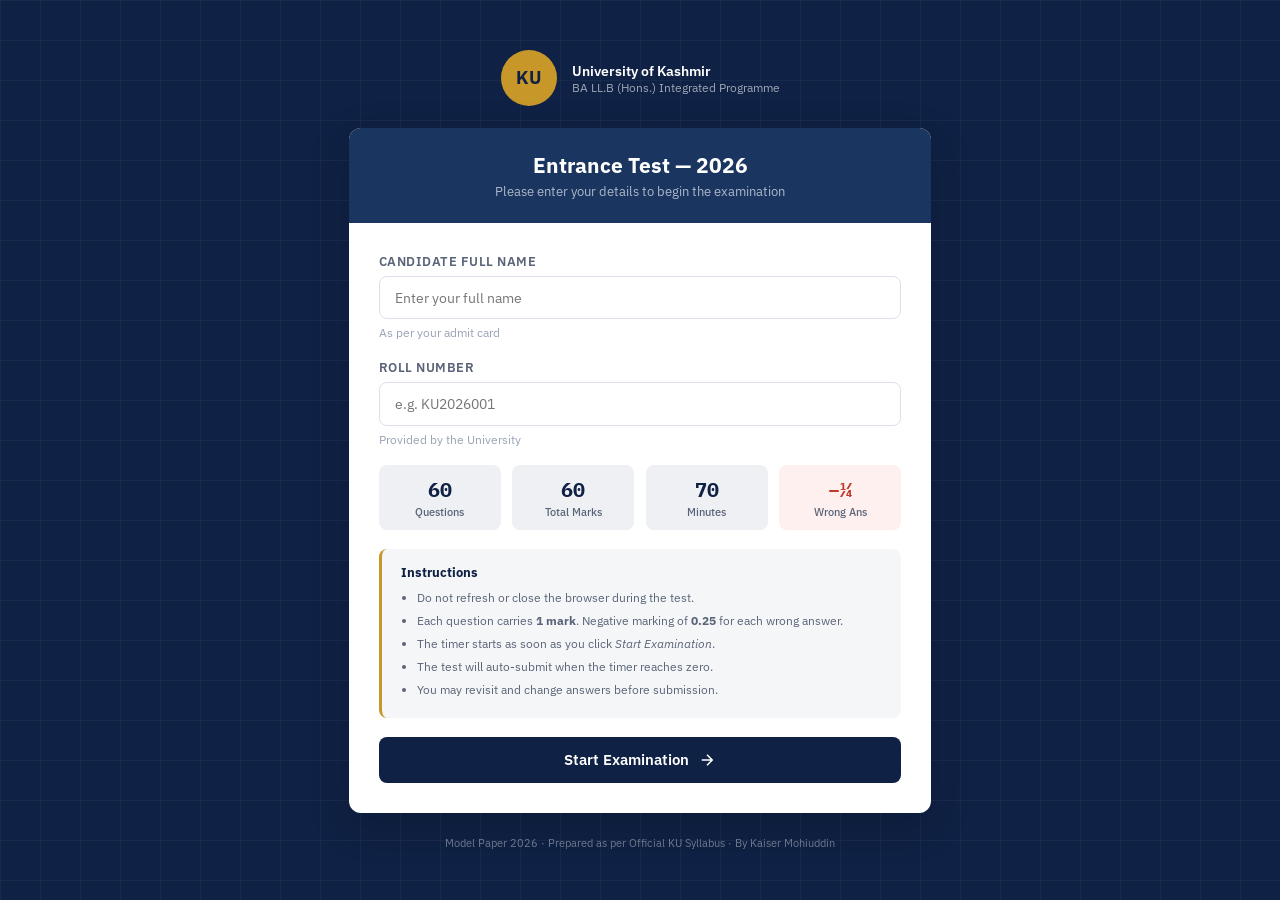
==== index.html @ 50564fd5 "first commit" ====
<!DOCTYPE html>
<html lang="en">
<head>
  <meta charset="UTF-8" />
  <meta name="viewport" content="width=device-width, initial-scale=1.0"/>
  <title>KU BA LL.B Entrance Test 2026</title>
  <link rel="stylesheet" href="style.css" />
  <link href="https://fonts.googleapis.com/css2?family=IBM+Plex+Sans:wght@300;400;500;600;700&family=IBM+Plex+Mono:wght@400;500&display=swap" rel="stylesheet"/>
</head>
<body>

<!-- ══════════════════════════════════════════
     REGISTRATION SCREEN
══════════════════════════════════════════ -->
<div id="registration-screen" class="screen active">
  <div class="reg-bg-grid"></div>
  <div class="reg-container">
    <div class="reg-logo">
      <div class="reg-emblem">KU</div>
      <div class="reg-logo-text">
        <span class="reg-uni">University of Kashmir</span>
        <span class="reg-prog">BA LL.B (Hons.) Integrated Programme</span>
      </div>
    </div>

    <div class="reg-card">
      <div class="reg-card-header">
        <h1>Entrance Test — 2026</h1>
        <p>Please enter your details to begin the examination</p>
      </div>

      <div class="reg-form">
        <div class="form-group">
          <label for="candidateName">Candidate Full Name</label>
          <input type="text" id="candidateName" placeholder="Enter your full name" autocomplete="off"/>
          <span class="field-hint">As per your admit card</span>
        </div>
        <div class="form-group">
          <label for="rollNumber">Roll Number</label>
          <input type="text" id="rollNumber" placeholder="e.g. KU2026001" autocomplete="off"/>
          <span class="field-hint">Provided by the University</span>
        </div>

        <div class="exam-info-grid">
          <div class="info-tile">
            <span class="info-num">60</span>
            <span class="info-lbl">Questions</span>
          </div>
          <div class="info-tile">
            <span class="info-num">60</span>
            <span class="info-lbl">Total Marks</span>
          </div>
          <div class="info-tile">
            <span class="info-num">70</span>
            <span class="info-lbl">Minutes</span>
          </div>
          <div class="info-tile warn">
            <span class="info-num">−¼</span>
            <span class="info-lbl">Wrong Ans</span>
          </div>
        </div>

        <div class="instructions-box">
          <h3>Instructions</h3>
          <ul>
            <li>Do not refresh or close the browser during the test.</li>
            <li>Each question carries <strong>1 mark</strong>. Negative marking of <strong>0.25</strong> for each wrong answer.</li>
            <li>The timer starts as soon as you click <em>Start Examination</em>.</li>
            <li>The test will auto-submit when the timer reaches zero.</li>
            <li>You may revisit and change answers before submission.</li>
          </ul>
        </div>

        <button class="btn-start" onclick="startExam()">
          <span>Start Examination</span>
          <svg viewBox="0 0 24 24" fill="none" stroke="currentColor" stroke-width="2"><path d="M5 12h14M12 5l7 7-7 7"/></svg>
        </button>
      </div>
    </div>

    <p class="reg-footer">Model Paper 2026 · Prepared as per Official KU Syllabus · By Kaiser Mohiuddin</p>
  </div>
</div>

<!-- ══════════════════════════════════════════
     EXAM SCREEN
══════════════════════════════════════════ -->
<div id="exam-screen" class="screen">

  <!-- HEADER -->
  <header class="exam-header">
    <div class="header-left">
      <div class="header-emblem">KU</div>
      <div class="header-info">
        <span class="header-exam-name">BA LL.B Entrance Test 2026</span>
        <span class="header-candidate" id="headerCandidate">—</span>
      </div>
    </div>
    <div class="header-center">
      <div class="timer-block" id="timerBlock">
        <svg viewBox="0 0 24 24" fill="none" stroke="currentColor" stroke-width="2"><circle cx="12" cy="12" r="10"/><polyline points="12 6 12 12 16 14"/></svg>
        <span id="timerDisplay">01:10:00</span>
      </div>
    </div>
    <div class="header-right">
      <span class="roll-badge" id="headerRoll">—</span>
      <button class="btn-submit-header" onclick="confirmSubmit()">Submit Test</button>
    </div>
  </header>

  <!-- BODY -->
  <div class="exam-body">

    <!-- MAIN QUESTION AREA -->
    <main class="question-area">
      <div class="q-meta">
        <div class="q-section-tag" id="qSectionTag">Section I — History</div>
        <div class="q-progress-text">
          Question <span id="qCurrentNum">1</span> of <span id="qTotalNum">60</span>
        </div>
      </div>

      <div class="q-card">
        <div class="q-number-badge" id="qNumberBadge">01</div>
        <div class="q-text" id="qText">Loading question...</div>

        <div class="options-grid" id="optionsGrid">
          <!-- Options injected by JS -->
        </div>
      </div>

      <div class="q-nav-bar">
        <button class="btn-nav btn-clear" onclick="clearResponse()">
          <svg viewBox="0 0 24 24" fill="none" stroke="currentColor" stroke-width="2"><polyline points="3 6 5 6 21 6"/><path d="M19 6l-1 14a2 2 0 0 1-2 2H8a2 2 0 0 1-2-2L5 6"/><path d="M10 11v6M14 11v6"/></svg>
          Clear
        </button>
        <div class="q-nav-center">
          <button class="btn-nav btn-prev" onclick="goQuestion(-1)">
            <svg viewBox="0 0 24 24" fill="none" stroke="currentColor" stroke-width="2"><path d="M19 12H5M12 19l-7-7 7-7"/></svg>
            Previous
          </button>
          <button class="btn-nav btn-savenext" onclick="saveAndNext()">
            Save &amp; Next
            <svg viewBox="0 0 24 24" fill="none" stroke="currentColor" stroke-width="2"><path d="M5 12h14M12 5l7 7-7 7"/></svg>
          </button>
        </div>
        <button class="btn-nav btn-next-plain" onclick="goQuestion(1)">
          Next
          <svg viewBox="0 0 24 24" fill="none" stroke="currentColor" stroke-width="2"><path d="M5 12h14M12 5l7 7-7 7"/></svg>
        </button>
      </div>
    </main>

    <!-- SIDEBAR -->
    <aside class="sidebar">
      <div class="sidebar-candidate">
        <div class="candidate-avatar" id="sidebarAvatar">A</div>
        <div class="candidate-details">
          <span class="candidate-name-side" id="sidebarName">—</span>
          <span class="candidate-roll-side" id="sidebarRoll">—</span>
        </div>
      </div>

      <div class="sidebar-legend">
        <div class="legend-item"><span class="legend-dot answered"></span>Answered</div>
        <div class="legend-item"><span class="legend-dot unanswered"></span>Not Answered</div>
        <div class="legend-item"><span class="legend-dot current"></span>Current</div>
      </div>

      <div class="sidebar-stats">
        <div class="stat-box"><span class="stat-val" id="statAnswered">0</span><span class="stat-lbl">Answered</span></div>
        <div class="stat-box"><span class="stat-val" id="statUnanswered">60</span><span class="stat-lbl">Not Answered</span></div>
      </div>

      <div class="palette-header">Question Palette</div>
      <div class="palette-grid" id="paletteGrid">
        <!-- Buttons injected by JS -->
      </div>

      <button class="btn-submit-sidebar" onclick="confirmSubmit()">
        Submit Test
      </button>
    </aside>

  </div>
</div>

<!-- ══════════════════════════════════════════
     SUBMITTED SCREEN
══════════════════════════════════════════ -->
<div id="submitted-screen" class="screen">
  <div class="submitted-container">
    <div class="submitted-icon">
      <svg viewBox="0 0 24 24" fill="none" stroke="currentColor" stroke-width="1.5"><path d="M22 11.08V12a10 10 0 1 1-5.93-9.14"/><polyline points="22 4 12 14.01 9 11.01"/></svg>
    </div>
    <h1>Test Submitted Successfully</h1>
    <p>Your responses have been recorded. Please wait for official results from the University of Kashmir.</p>
    <div class="submitted-meta">
      <div class="submitted-row"><span>Candidate</span><strong id="submittedName">—</strong></div>
      <div class="submitted-row"><span>Roll Number</span><strong id="submittedRoll">—</strong></div>
      <div class="submitted-row"><span>Submitted At</span><strong id="submittedTime">—</strong></div>
      <div class="submitted-row"><span>Questions Attempted</span><strong id="submittedAttempted">—</strong></div>
    </div>
    <p class="submitted-note">You may close this window. Results will be declared as per official schedule.</p>
  </div>
</div>

<!-- ══════════════════════════════════════════
     MODALS
══════════════════════════════════════════ -->
<div id="modal-overlay" class="modal-overlay" onclick="closeModal()">
  <div class="modal-box" onclick="event.stopPropagation()">
    <div class="modal-icon" id="modalIcon">⚠️</div>
    <h2 id="modalTitle">Confirm Submission</h2>
    <p id="modalMessage">Are you sure you want to submit the test?</p>
    <div class="modal-actions" id="modalActions">
      <button class="btn-modal-cancel" onclick="closeModal()">No, Go Back</button>
      <button class="btn-modal-confirm" onclick="submitExam()">Yes, Submit</button>
    </div>
  </div>
</div>

<div id="warning-overlay" class="modal-overlay">
  <div class="modal-box warning-box">
    <div class="modal-icon">⏳</div>
    <h2 id="warningTitle">Time Warning</h2>
    <p id="warningMessage">10 minutes remaining!</p>
    <button class="btn-modal-confirm" onclick="closeWarning()">Continue Exam</button>
  </div>
</div>

<script src="script.js"></script>
</body>
</html>
---- style.css ----
/* ═══════════════════════════════════════════════
   KU BA LL.B CBT — style.css
   Design: Clean Legal Exam Portal · Navy + White
═══════════════════════════════════════════════ */

*, *::before, *::after { box-sizing: border-box; margin: 0; padding: 0; }

:root {
  --navy:      #0f2144;
  --navy-mid:  #1a3560;
  --navy-lt:   #2a4a80;
  --gold:      #c8972a;
  --gold-lt:   #e8b84b;
  --white:     #ffffff;
  --off-white: #f5f6f8;
  --gray-100:  #eef0f4;
  --gray-200:  #dde1e9;
  --gray-400:  #9aa3b4;
  --gray-600:  #5a6478;
  --gray-800:  #2c3344;
  --green:     #1a8c5e;
  --green-lt:  #e8f7f1;
  --red:       #c0392b;
  --red-lt:    #fdf0ef;
  --amber:     #d97706;
  --amber-lt:  #fef3c7;
  --font:      'IBM Plex Sans', sans-serif;
  --mono:      'IBM Plex Mono', monospace;
  --radius:    8px;
  --shadow-sm: 0 1px 4px rgba(0,0,0,.08);
  --shadow-md: 0 4px 16px rgba(0,0,0,.12);
  --shadow-lg: 0 12px 40px rgba(0,0,0,.18);
}

html { font-size: 15px; }
body { font-family: var(--font); background: var(--off-white); color: var(--gray-800); min-height: 100vh; }

/* ── Screens ── */
.screen { display: none; }
.screen.active { display: block; }

/* ════════════════════════════════════════
   REGISTRATION SCREEN
════════════════════════════════════════ */
#registration-screen {
  min-height: 100vh;
  background: var(--navy);
  display: none;
  align-items: center;
  justify-content: center;
  position: relative;
  overflow: hidden;
}
#registration-screen.active { display: flex; }

.reg-bg-grid {
  position: absolute; inset: 0;
  background-image:
    linear-gradient(rgba(255,255,255,.04) 1px, transparent 1px),
    linear-gradient(90deg, rgba(255,255,255,.04) 1px, transparent 1px);
  background-size: 40px 40px;
  pointer-events: none;
}

.reg-container {
  position: relative; z-index: 1;
  width: 100%; max-width: 620px;
  padding: 2rem 1.25rem;
  display: flex; flex-direction: column; align-items: center; gap: 1.5rem;
}

/* Logo */
.reg-logo { display: flex; align-items: center; gap: 1rem; }
.reg-emblem {
  width: 56px; height: 56px; border-radius: 50%;
  background: var(--gold);
  display: flex; align-items: center; justify-content: center;
  font-weight: 700; font-size: 1.2rem; color: var(--navy);
  flex-shrink: 0;
}
.reg-logo-text { display: flex; flex-direction: column; }
.reg-uni { font-size: .95rem; font-weight: 600; color: var(--white); }
.reg-prog { font-size: .8rem; color: rgba(255,255,255,.6); }

/* Card */
.reg-card {
  background: var(--white);
  border-radius: 12px;
  box-shadow: var(--shadow-lg);
  overflow: hidden;
  width: 100%;
}
.reg-card-header {
  background: var(--navy-mid);
  padding: 1.5rem 2rem;
  text-align: center;
}
.reg-card-header h1 { color: var(--white); font-size: 1.4rem; font-weight: 700; }
.reg-card-header p { color: rgba(255,255,255,.65); font-size: .85rem; margin-top: .3rem; }

.reg-form { padding: 2rem; display: flex; flex-direction: column; gap: 1.25rem; }

/* Form Groups */
.form-group { display: flex; flex-direction: column; gap: .4rem; }
.form-group label { font-size: .85rem; font-weight: 600; color: var(--gray-600); text-transform: uppercase; letter-spacing: .04em; }
.form-group input {
  border: 1.5px solid var(--gray-200);
  border-radius: var(--radius);
  padding: .75rem 1rem;
  font-family: var(--font); font-size: .95rem; color: var(--gray-800);
  transition: border-color .2s, box-shadow .2s;
  outline: none;
}
.form-group input:focus { border-color: var(--navy-mid); box-shadow: 0 0 0 3px rgba(26,53,96,.12); }
.field-hint { font-size: .78rem; color: var(--gray-400); }

/* Exam info tiles */
.exam-info-grid {
  display: grid; grid-template-columns: repeat(4, 1fr); gap: .75rem;
}
.info-tile {
  background: var(--gray-100); border-radius: var(--radius);
  padding: .75rem .5rem; text-align: center;
  display: flex; flex-direction: column; align-items: center; gap: .2rem;
}
.info-tile.warn { background: var(--red-lt); }
.info-num { font-size: 1.3rem; font-weight: 700; color: var(--navy); font-family: var(--mono); }
.info-tile.warn .info-num { color: var(--red); }
.info-lbl { font-size: .72rem; color: var(--gray-600); font-weight: 500; }

/* Instructions */
.instructions-box {
  background: var(--off-white); border-radius: var(--radius);
  padding: 1rem 1.25rem; border-left: 3px solid var(--gold);
}
.instructions-box h3 { font-size: .85rem; font-weight: 700; color: var(--navy); margin-bottom: .5rem; }
.instructions-box ul { padding-left: 1.1rem; }
.instructions-box li { font-size: .82rem; color: var(--gray-600); margin-bottom: .3rem; line-height: 1.5; }

/* Start button */
.btn-start {
  background: var(--navy);
  color: var(--white);
  border: none; border-radius: var(--radius);
  padding: .9rem 1.5rem;
  font-family: var(--font); font-size: 1rem; font-weight: 600;
  cursor: pointer;
  display: flex; align-items: center; justify-content: center; gap: .6rem;
  transition: background .2s, transform .15s;
}
.btn-start svg { width: 18px; height: 18px; }
.btn-start:hover { background: var(--navy-lt); transform: translateY(-1px); }
.btn-start:active { transform: translateY(0); }

.reg-footer { font-size: .75rem; color: rgba(255,255,255,.4); text-align: center; }


/* ════════════════════════════════════════
   EXAM SCREEN
════════════════════════════════════════ */
#exam-screen {
  min-height: 100vh;
  display: none; flex-direction: column;
  background: var(--off-white);
}
#exam-screen.active { display: flex; }

/* HEADER */
.exam-header {
  background: var(--navy);
  padding: 0 1.5rem;
  height: 60px;
  display: flex; align-items: center; justify-content: space-between;
  gap: 1rem;
  position: sticky; top: 0; z-index: 100;
  box-shadow: 0 2px 10px rgba(0,0,0,.25);
}
.header-left { display: flex; align-items: center; gap: .75rem; flex: 1; min-width: 0; }
.header-emblem {
  width: 36px; height: 36px; border-radius: 50%;
  background: var(--gold); color: var(--navy);
  font-weight: 700; font-size: .85rem;
  display: flex; align-items: center; justify-content: center;
  flex-shrink: 0;
}
.header-info { display: flex; flex-direction: column; min-width: 0; }
.header-exam-name { font-size: .8rem; font-weight: 700; color: var(--white); white-space: nowrap; overflow: hidden; text-overflow: ellipsis; }
.header-candidate { font-size: .72rem; color: rgba(255,255,255,.6); white-space: nowrap; overflow: hidden; text-overflow: ellipsis; }

.header-center { flex-shrink: 0; }

.timer-block {
  display: flex; align-items: center; gap: .5rem;
  background: rgba(255,255,255,.1);
  border: 1px solid rgba(255,255,255,.2);
  border-radius: 6px;
  padding: .4rem .9rem;
  color: var(--white);
  transition: background .3s, border-color .3s;
}
.timer-block svg { width: 16px; height: 16px; flex-shrink: 0; }
#timerDisplay { font-family: var(--mono); font-size: 1.05rem; font-weight: 500; letter-spacing: .05em; }
.timer-block.warning { background: rgba(217,119,6,.25); border-color: var(--amber); color: var(--gold-lt); }
.timer-block.danger  { background: rgba(192,57,43,.3);  border-color: var(--red);   color: #ffb3ae; animation: pulse-timer 1s infinite; }

@keyframes pulse-timer { 0%,100%{opacity:1} 50%{opacity:.6} }

.header-right { display: flex; align-items: center; gap: .75rem; flex-shrink: 0; }
.roll-badge {
  font-family: var(--mono); font-size: .78rem; color: rgba(255,255,255,.7);
  background: rgba(255,255,255,.1); border-radius: 4px; padding: .25rem .6rem;
}
.btn-submit-header {
  background: var(--red); color: var(--white);
  border: none; border-radius: 6px;
  padding: .4rem .9rem;
  font-family: var(--font); font-size: .82rem; font-weight: 600;
  cursor: pointer; transition: background .2s;
}
.btn-submit-header:hover { background: #a93226; }

/* BODY LAYOUT */
.exam-body {
  flex: 1; display: flex; gap: 0; overflow: hidden;
  max-height: calc(100vh - 60px);
}

/* QUESTION AREA */
.question-area {
  flex: 1; display: flex; flex-direction: column;
  padding: 1.25rem 1.5rem;
  overflow-y: auto;
  gap: 1rem;
}
.question-area::-webkit-scrollbar { width: 6px; }
.question-area::-webkit-scrollbar-track { background: transparent; }
.question-area::-webkit-scrollbar-thumb { background: var(--gray-200); border-radius: 3px; }

/* Q meta */
.q-meta {
  display: flex; align-items: center; justify-content: space-between; flex-wrap: wrap; gap: .5rem;
}
.q-section-tag {
  background: var(--navy); color: var(--white);
  font-size: .75rem; font-weight: 600;
  padding: .3rem .75rem; border-radius: 20px;
  letter-spacing: .02em;
}
.q-progress-text { font-size: .82rem; color: var(--gray-600); font-weight: 500; }

/* Question Card */
.q-card {
  background: var(--white);
  border-radius: 10px;
  border: 1px solid var(--gray-200);
  padding: 1.75rem;
  box-shadow: var(--shadow-sm);
  flex: 1;
  position: relative;
}
.q-number-badge {
  position: absolute; top: -14px; left: 1.5rem;
  background: var(--navy); color: var(--white);
  font-family: var(--mono); font-size: .85rem; font-weight: 600;
  padding: .25rem .7rem; border-radius: 20px;
  border: 2px solid var(--off-white);
}
.q-text {
  font-size: 1rem; line-height: 1.65; color: var(--gray-800);
  font-weight: 500; margin-bottom: 1.5rem; padding-top: .3rem;
}

/* Options */
.options-grid {
  display: grid; grid-template-columns: 1fr 1fr; gap: .75rem;
}
.option-btn {
  display: flex; align-items: flex-start; gap: .75rem;
  background: var(--off-white);
  border: 2px solid var(--gray-200);
  border-radius: 8px;
  padding: .85rem 1rem;
  cursor: pointer; text-align: left;
  transition: border-color .2s, background .2s, transform .1s;
  font-family: var(--font); font-size: .9rem; color: var(--gray-800);
  line-height: 1.4;
}
.option-btn:hover:not(.selected) {
  border-color: var(--navy-lt);
  background: #edf2fb;
  transform: translateY(-1px);
}
.option-btn.selected {
  border-color: var(--navy);
  background: #e8edf8;
  color: var(--navy);
}
.option-btn.selected .opt-letter {
  background: var(--navy);
  color: var(--white);
}
.opt-letter {
  min-width: 28px; height: 28px;
  border-radius: 50%;
  background: var(--gray-200);
  color: var(--gray-600);
  font-weight: 700; font-size: .8rem;
  display: flex; align-items: center; justify-content: center;
  flex-shrink: 0;
  transition: background .2s, color .2s;
}
.opt-text { flex: 1; }

/* Navigation Bar */
.q-nav-bar {
  display: flex; align-items: center; justify-content: space-between;
  padding-top: .25rem;
  flex-wrap: wrap; gap: .5rem;
}
.q-nav-center { display: flex; align-items: center; gap: .5rem; }

.btn-nav {
  display: flex; align-items: center; gap: .4rem;
  border-radius: 6px;
  padding: .6rem 1.1rem;
  font-family: var(--font); font-size: .85rem; font-weight: 600;
  cursor: pointer; border: 2px solid transparent;
  transition: all .2s;
}
.btn-nav svg { width: 15px; height: 15px; flex-shrink: 0; }

.btn-prev {
  background: var(--white); color: var(--navy-mid);
  border-color: var(--gray-200);
}
.btn-prev:hover { border-color: var(--navy-mid); background: var(--off-white); }

.btn-savenext {
  background: var(--navy); color: var(--white);
}
.btn-savenext:hover { background: var(--navy-lt); }

.btn-next-plain {
  background: var(--white); color: var(--navy-mid);
  border-color: var(--gray-200);
}
.btn-next-plain:hover { border-color: var(--navy-mid); background: var(--off-white); }

.btn-clear {
  background: transparent; color: var(--gray-400);
  border-color: var(--gray-200);
}
.btn-clear:hover { color: var(--red); border-color: var(--red-lt); background: var(--red-lt); }


/* ════════════════════════════════════════
   SIDEBAR
════════════════════════════════════════ */
.sidebar {
  width: 260px; flex-shrink: 0;
  background: var(--white);
  border-left: 1px solid var(--gray-200);
  display: flex; flex-direction: column;
  overflow-y: auto;
  padding: 1rem;
  gap: .9rem;
}
.sidebar::-webkit-scrollbar { width: 4px; }
.sidebar::-webkit-scrollbar-thumb { background: var(--gray-200); border-radius: 2px; }

.sidebar-candidate {
  display: flex; align-items: center; gap: .75rem;
  padding: .75rem; background: var(--navy);
  border-radius: 8px;
}
.candidate-avatar {
  width: 40px; height: 40px; border-radius: 50%;
  background: var(--gold); color: var(--navy);
  font-weight: 700; font-size: 1rem;
  display: flex; align-items: center; justify-content: center;
  flex-shrink: 0;
}
.candidate-details { display: flex; flex-direction: column; min-width: 0; }
.candidate-name-side { font-size: .82rem; font-weight: 600; color: var(--white); white-space: nowrap; overflow: hidden; text-overflow: ellipsis; }
.candidate-roll-side { font-size: .72rem; color: rgba(255,255,255,.55); font-family: var(--mono); }

/* Legend */
.sidebar-legend { display: flex; align-items: center; gap: .6rem; flex-wrap: wrap; }
.legend-item { display: flex; align-items: center; gap: .35rem; font-size: .72rem; color: var(--gray-600); }
.legend-dot { width: 12px; height: 12px; border-radius: 3px; flex-shrink: 0; }
.legend-dot.answered { background: var(--navy); }
.legend-dot.unanswered { background: var(--gray-200); border: 1px solid var(--gray-400); }
.legend-dot.current { background: var(--gold); }

/* Stats */
.sidebar-stats { display: grid; grid-template-columns: 1fr 1fr; gap: .5rem; }
.stat-box {
  background: var(--gray-100); border-radius: 6px;
  padding: .6rem .5rem; text-align: center;
  display: flex; flex-direction: column; gap: .15rem;
}
.stat-val { font-family: var(--mono); font-size: 1.2rem; font-weight: 700; color: var(--navy); }
.stat-lbl { font-size: .68rem; color: var(--gray-600); font-weight: 500; }

/* Palette */
.palette-header {
  font-size: .72rem; font-weight: 700; color: var(--gray-600);
  text-transform: uppercase; letter-spacing: .06em;
}
.palette-grid {
  display: grid; grid-template-columns: repeat(5, 1fr); gap: 6px;
}
.palette-btn {
  width: 100%; aspect-ratio: 1;
  border-radius: 5px;
  border: 1.5px solid var(--gray-200);
  background: var(--off-white);
  font-family: var(--mono); font-size: .75rem; font-weight: 500;
  color: var(--gray-600);
  cursor: pointer; transition: all .15s;
}
.palette-btn:hover { border-color: var(--navy-lt); background: #edf2fb; }
.palette-btn.ans { background: var(--navy); border-color: var(--navy); color: var(--white); }
.palette-btn.curr { background: var(--gold); border-color: var(--gold); color: var(--navy); font-weight: 700; }

/* Submit sidebar */
.btn-submit-sidebar {
  background: var(--red); color: var(--white);
  border: none; border-radius: 6px;
  padding: .75rem 1rem;
  font-family: var(--font); font-size: .88rem; font-weight: 700;
  cursor: pointer; transition: background .2s;
  width: 100%; margin-top: auto;
}
.btn-submit-sidebar:hover { background: #a93226; }


/* ════════════════════════════════════════
   SUBMITTED SCREEN
════════════════════════════════════════ */
#submitted-screen {
  min-height: 100vh;
  background: var(--navy);
  display: none; align-items: center; justify-content: center;
}
#submitted-screen.active { display: flex; }

.submitted-container {
  background: var(--white);
  border-radius: 16px;
  box-shadow: var(--shadow-lg);
  padding: 3rem 2.5rem;
  max-width: 520px; width: calc(100% - 2rem);
  text-align: center;
  display: flex; flex-direction: column; align-items: center; gap: 1.25rem;
}
.submitted-icon svg {
  width: 72px; height: 72px;
  stroke: var(--green);
}
.submitted-container h1 { font-size: 1.5rem; color: var(--navy); }
.submitted-container > p { font-size: .9rem; color: var(--gray-600); line-height: 1.6; }

.submitted-meta {
  background: var(--gray-100); border-radius: 8px;
  padding: 1rem 1.5rem; width: 100%;
  display: flex; flex-direction: column; gap: .6rem;
}
.submitted-row {
  display: flex; justify-content: space-between; align-items: center;
  font-size: .85rem;
}
.submitted-row span { color: var(--gray-600); }
.submitted-row strong { color: var(--navy); font-weight: 700; }

.submitted-note {
  font-size: .78rem; color: var(--gray-400);
  border-top: 1px solid var(--gray-200);
  padding-top: 1rem; width: 100%;
}


/* ════════════════════════════════════════
   MODALS
════════════════════════════════════════ */
.modal-overlay {
  position: fixed; inset: 0; z-index: 1000;
  background: rgba(0,0,0,.5);
  display: none; align-items: center; justify-content: center;
  backdrop-filter: blur(2px);
}
.modal-overlay.active { display: flex; }

.modal-box {
  background: var(--white);
  border-radius: 12px;
  padding: 2rem;
  max-width: 400px; width: calc(100% - 2rem);
  box-shadow: var(--shadow-lg);
  text-align: center;
  display: flex; flex-direction: column; align-items: center; gap: .85rem;
  animation: modal-pop .2s ease;
}
@keyframes modal-pop { from{transform:scale(.9);opacity:0} to{transform:scale(1);opacity:1} }

.warning-box { border-top: 4px solid var(--amber); }

.modal-icon { font-size: 2rem; }
.modal-box h2 { font-size: 1.1rem; color: var(--navy); }
.modal-box p { font-size: .88rem; color: var(--gray-600); line-height: 1.55; }

.modal-actions { display: flex; gap: .75rem; width: 100%; margin-top: .25rem; }
.btn-modal-cancel {
  flex: 1; padding: .65rem; border-radius: 6px;
  border: 2px solid var(--gray-200); background: var(--white);
  font-family: var(--font); font-size: .88rem; font-weight: 600; color: var(--gray-600);
  cursor: pointer; transition: all .2s;
}
.btn-modal-cancel:hover { border-color: var(--gray-400); }

.btn-modal-confirm {
  flex: 1; padding: .65rem; border-radius: 6px;
  border: none; background: var(--navy);
  font-family: var(--font); font-size: .88rem; font-weight: 600; color: var(--white);
  cursor: pointer; transition: background .2s;
}
.btn-modal-confirm:hover { background: var(--navy-lt); }


/* ════════════════════════════════════════
   RESPONSIVE
════════════════════════════════════════ */
@media (max-width: 768px) {
  .exam-body { flex-direction: column-reverse; max-height: none; }
  .sidebar {
    width: 100%; border-left: none;
    border-bottom: 1px solid var(--gray-200);
    order: 2;
  }
  .question-area { order: 1; overflow-y: visible; }
  .options-grid { grid-template-columns: 1fr; }
  .exam-info-grid { grid-template-columns: repeat(2, 1fr); }
  .header-right .roll-badge { display: none; }
  .btn-submit-sidebar { display: none; }
  .palette-grid { grid-template-columns: repeat(6, 1fr); }
  .q-nav-bar { gap: .35rem; }
  .btn-nav { padding: .5rem .75rem; font-size: .8rem; }
  .btn-clear span, .btn-clear svg { }
}
@media (max-width: 480px) {
  .exam-header { padding: 0 .75rem; }
  .header-info .header-exam-name { font-size: .72rem; }
  #timerDisplay { font-size: .9rem; }
}
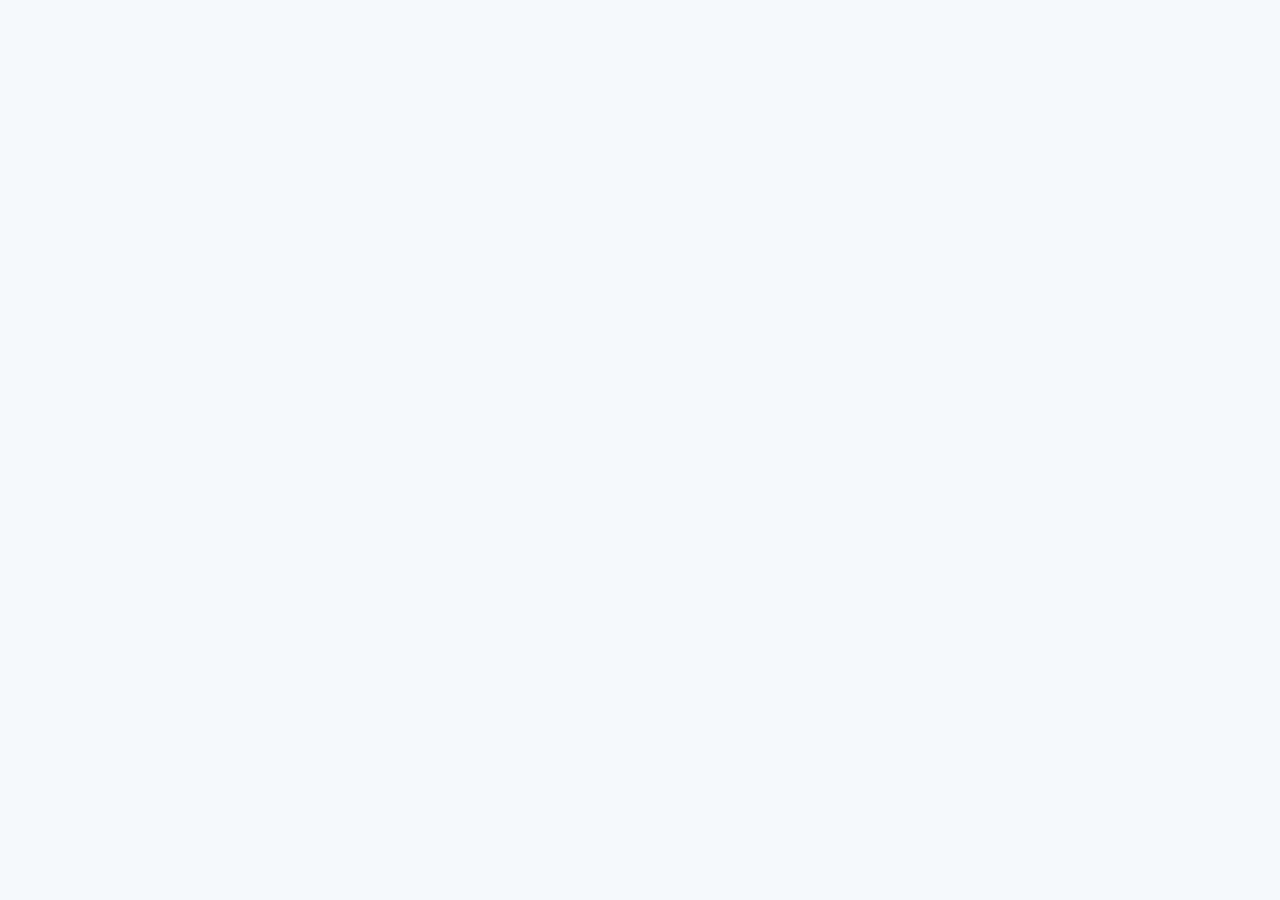
==== commit 5ee66b20: "locked paper before exam date and added results date" ====
--- a/index.html
+++ b/index.html
@@ -1,231 +1,518 @@
 <!DOCTYPE html>
 <html lang="en">
 <head>
-  <meta charset="UTF-8" />
-  <meta name="viewport" content="width=device-width, initial-scale=1.0"/>
-  <title>KU BA LL.B Entrance Test 2026</title>
-  <link rel="stylesheet" href="style.css" />
-  <link href="https://fonts.googleapis.com/css2?family=IBM+Plex+Sans:wght@300;400;500;600;700&family=IBM+Plex+Mono:wght@400;500&display=swap" rel="stylesheet"/>
+  <meta charset="UTF-8"/>
+  <meta name="viewport" content="width=device-width, initial-scale=1.0, viewport-fit=cover"/>
+  <meta name="theme-color" content="#0c1c3a"/>
+  <title>CBT Model Test Paper — BA LL.B 2026</title>
+  <link rel="stylesheet" href="style.css"/>
+  <link rel="preconnect" href="https://fonts.googleapis.com"/>
+  <link rel="preconnect" href="https://fonts.gstatic.com" crossorigin/>
+  <link href="https://fonts.googleapis.com/css2?family=Playfair+Display:wght@600;700&family=DM+Sans:opsz,wght@9..40,300;9..40,400;9..40,500;9..40,600;9..40,700&family=DM+Mono:wght@400;500&display=swap" rel="stylesheet"/>
 </head>
 <body>
 
-<!-- ══════════════════════════════════════════
-     REGISTRATION SCREEN
-══════════════════════════════════════════ -->
-<div id="registration-screen" class="screen active">
-  <div class="reg-bg-grid"></div>
-  <div class="reg-container">
-    <div class="reg-logo">
-      <div class="reg-emblem">KU</div>
-      <div class="reg-logo-text">
-        <span class="reg-uni">University of Kashmir</span>
-        <span class="reg-prog">BA LL.B (Hons.) Integrated Programme</span>
-      </div>
-    </div>
-
+<!-- ═══════════════════════════════════════════════
+     SCREEN 0-A  ·  BEFORE EXAM (not yet open)
+═══════════════════════════════════════════════ -->
+<div id="before-screen" class="screen">
+  <div class="gate-bg">
+    <div class="gate-orb orb1"></div>
+    <div class="gate-orb orb2"></div>
+    <div class="gate-orb orb3"></div>
+    <div class="gate-grid"></div>
+  </div>
+
+  <div class="gate-wrap">
+    <div class="gate-card">
+
+      <div class="gate-logo">
+        <div class="gate-seal">KU</div>
+        <div class="gate-title">
+          <span class="gate-uni">CBT Model Test</span>
+          <span class="gate-prog">Model Test Paper for BA LL.B</span>
+        </div>
+      </div>
+
+      <div class="gate-divider"></div>
+
+      <div class="gate-status gate-status-before">
+        <div class="gate-status-icon">
+          <svg viewBox="0 0 24 24" fill="none" stroke="currentColor" stroke-width="1.5">
+            <circle cx="12" cy="12" r="10"/>
+            <polyline points="12 6 12 12 16 14"/>
+          </svg>
+        </div>
+        <h1 class="gate-heading">Exam Not Yet Started</h1>
+        <p class="gate-sub">The examination window will open at:</p>
+        <p class="gate-datetime" id="scheduledDateTime">Loading…</p>
+      </div>
+
+      <div class="cnt-grid">
+        <div class="cnt-block">
+          <div class="cnt-num" id="cntDays">00</div>
+          <div class="cnt-lbl">Days</div>
+        </div>
+        <div class="cnt-colon">:</div>
+        <div class="cnt-block">
+          <div class="cnt-num" id="cntHours">00</div>
+          <div class="cnt-lbl">Hours</div>
+        </div>
+        <div class="cnt-colon">:</div>
+        <div class="cnt-block">
+          <div class="cnt-num" id="cntMins">00</div>
+          <div class="cnt-lbl">Minutes</div>
+        </div>
+        <div class="cnt-colon">:</div>
+        <div class="cnt-block">
+          <div class="cnt-num" id="cntSecs">00</div>
+          <div class="cnt-lbl">Seconds</div>
+        </div>
+      </div>
+
+      <div class="gate-info-row">
+        <div class="gate-info-item">
+          <svg viewBox="0 0 20 20" fill="currentColor"><path fill-rule="evenodd" d="M10 18a8 8 0 100-16 8 8 0 000 16zm1-12a1 1 0 10-2 0v4a1 1 0 00.293.707l2.828 2.829a1 1 0 101.415-1.415L11 9.586V6z" clip-rule="evenodd"/></svg>
+          Duration: 70 Minutes
+        </div>
+        <div class="gate-info-item">
+          <svg viewBox="0 0 20 20" fill="currentColor"><path d="M9 2a1 1 0 000 2h2a1 1 0 100-2H9z"/><path fill-rule="evenodd" d="M4 5a2 2 0 012-2 3 3 0 003 3h2a3 3 0 003-3 2 2 0 012 2v11a2 2 0 01-2 2H6a2 2 0 01-2-2V5zm3 4a1 1 0 000 2h.01a1 1 0 100-2H7zm3 0a1 1 0 000 2h3a1 1 0 100-2h-3zm-3 4a1 1 0 100 2h.01a1 1 0 100-2H7zm3 0a1 1 0 100 2h3a1 1 0 100-2h-3z" clip-rule="evenodd"/></svg>
+          60 Questions · 60 Marks
+        </div>
+        <div class="gate-info-item">
+          <svg viewBox="0 0 20 20" fill="currentColor"><path fill-rule="evenodd" d="M8.257 3.099c.765-1.36 2.722-1.36 3.486 0l5.58 9.92c.75 1.334-.213 2.98-1.742 2.98H4.42c-1.53 0-2.493-1.646-1.743-2.98l5.58-9.92zM11 13a1 1 0 11-2 0 1 1 0 012 0zm-1-8a1 1 0 00-1 1v3a1 1 0 002 0V6a1 1 0 00-1-1z" clip-rule="evenodd"/></svg>
+          Negative Marking: −0.25
+        </div>
+      </div>
+
+      <p class="gate-note">This page refreshes automatically when the exam opens. Please keep this tab open.</p>
+
+    </div>
+  </div>
+</div>
+
+<!-- ═══════════════════════════════════════════════
+     SCREEN 0-B  ·  AFTER EXAM (window closed)
+═══════════════════════════════════════════════ -->
+<div id="after-screen" class="screen">
+  <div class="gate-bg">
+    <div class="gate-orb orb1 orb-red"></div>
+    <div class="gate-orb orb2 orb-red"></div>
+    <div class="gate-grid"></div>
+  </div>
+
+  <div class="gate-wrap">
+    <div class="gate-card">
+
+      <div class="gate-logo">
+        <div class="gate-seal">KU</div>
+        <div class="gate-title">
+          <span class="gate-uni">CBT Model Test</span>
+          <span class="gate-prog">Model Test Paper for BA LL.B</span>
+        </div>
+      </div>
+
+      <div class="gate-divider"></div>
+
+      <div class="gate-status gate-status-after">
+        <div class="gate-status-icon gate-icon-closed">
+          <svg viewBox="0 0 24 24" fill="none" stroke="currentColor" stroke-width="1.5">
+            <path d="M12 22s8-4 8-10V5l-8-3-8 3v7c0 6 8 10 8 10z"/>
+            <line x1="15" y1="9" x2="9" y2="15"/>
+            <line x1="9" y1="9" x2="15" y2="15"/>
+          </svg>
+        </div>
+        <h1 class="gate-heading">Examination Closed</h1>
+        <p class="gate-sub">The examination window has ended. The last date &amp; time to attempt was:</p>
+        <p class="gate-datetime gate-datetime-red" id="closedDateTime">—</p>
+      </div>
+
+      <div class="gate-closed-box">
+        <svg viewBox="0 0 20 20" fill="currentColor"><path fill-rule="evenodd" d="M18 10a8 8 0 11-16 0 8 8 0 0116 0zm-7-4a1 1 0 11-2 0 1 1 0 012 0zM9 9a1 1 0 000 2v3a1 1 0 001 1h1a1 1 0 100-2v-3a1 1 0 00-1-1H9z" clip-rule="evenodd"/></svg>
+        <p>If you believe this is an error, please contact the test administrator. Results will be announced as per the official schedule.</p>
+      </div>
+
+    </div>
+  </div>
+</div>
+
+<!-- ═══════════════════════════════════════════════
+     SCREEN 1  ·  REGISTRATION
+═══════════════════════════════════════════════ -->
+<div id="reg-screen" class="screen">
+  <div class="reg-bg">
+    <div class="reg-orb reg-orb1"></div>
+    <div class="reg-orb reg-orb2"></div>
+    <div class="reg-grid"></div>
+  </div>
+
+  <div class="reg-wrap">
+
+    <!-- Masthead -->
+    <div class="reg-masthead">
+      <div class="reg-seal">KU</div>
+      <div class="reg-mtext">
+        <span class="reg-uni">CBT Model Test</span>
+        <span class="reg-prog">Model Test Paper for BA LL.B</span>
+      </div>
+    </div>
+
+    <!-- Card -->
     <div class="reg-card">
-      <div class="reg-card-header">
-        <h1>Entrance Test — 2026</h1>
-        <p>Please enter your details to begin the examination</p>
-      </div>
-
-      <div class="reg-form">
-        <div class="form-group">
-          <label for="candidateName">Candidate Full Name</label>
-          <input type="text" id="candidateName" placeholder="Enter your full name" autocomplete="off"/>
-          <span class="field-hint">As per your admit card</span>
-        </div>
-        <div class="form-group">
-          <label for="rollNumber">Roll Number</label>
-          <input type="text" id="rollNumber" placeholder="e.g. KU2026001" autocomplete="off"/>
-          <span class="field-hint">Provided by the University</span>
-        </div>
-
-        <div class="exam-info-grid">
-          <div class="info-tile">
-            <span class="info-num">60</span>
-            <span class="info-lbl">Questions</span>
-          </div>
-          <div class="info-tile">
-            <span class="info-num">60</span>
-            <span class="info-lbl">Total Marks</span>
-          </div>
-          <div class="info-tile">
-            <span class="info-num">70</span>
-            <span class="info-lbl">Minutes</span>
-          </div>
-          <div class="info-tile warn">
-            <span class="info-num">−¼</span>
-            <span class="info-lbl">Wrong Ans</span>
-          </div>
-        </div>
-
-        <div class="instructions-box">
-          <h3>Instructions</h3>
-          <ul>
-            <li>Do not refresh or close the browser during the test.</li>
-            <li>Each question carries <strong>1 mark</strong>. Negative marking of <strong>0.25</strong> for each wrong answer.</li>
-            <li>The timer starts as soon as you click <em>Start Examination</em>.</li>
-            <li>The test will auto-submit when the timer reaches zero.</li>
-            <li>You may revisit and change answers before submission.</li>
-          </ul>
-        </div>
-
-        <button class="btn-start" onclick="startExam()">
+
+      <!-- Banner -->
+      <div class="reg-banner">
+        <div class="reg-banner-left">
+          <div class="reg-banner-year">2026</div>
+          <div>
+            <h1 class="reg-banner-title">Model Test Paper</h1>
+            <p class="reg-banner-sub">Computer-Based Test · BA LL.B</p>
+          </div>
+        </div>
+        <div class="reg-banner-deco" aria-hidden="true">
+          <svg viewBox="0 0 100 100" fill="none">
+            <circle cx="50" cy="50" r="45" stroke="rgba(255,255,255,0.08)" stroke-width="1.5"/>
+            <circle cx="50" cy="50" r="30" stroke="rgba(255,255,255,0.06)" stroke-width="1"/>
+            <circle cx="50" cy="50" r="15" stroke="rgba(255,255,255,0.1)" stroke-width="1.5"/>
+            <path d="M50 25v25l15 10" stroke="rgba(255,255,255,0.25)" stroke-width="2.5" stroke-linecap="round" stroke-linejoin="round"/>
+          </svg>
+        </div>
+      </div>
+
+      <div class="reg-body">
+
+        <!-- Exam stats -->
+        <div class="reg-stats">
+          <div class="rstat">
+            <div class="rstat-icon rstat-blue">
+              <svg viewBox="0 0 20 20" fill="currentColor"><path d="M9 2a1 1 0 000 2h2a1 1 0 100-2H9z"/><path fill-rule="evenodd" d="M4 5a2 2 0 012-2 3 3 0 003 3h2a3 3 0 003-3 2 2 0 012 2v11a2 2 0 01-2 2H6a2 2 0 01-2-2V5zm3 4a1 1 0 000 2h.01a1 1 0 100-2H7zm3 0a1 1 0 000 2h3a1 1 0 100-2h-3zm-3 4a1 1 0 100 2h.01a1 1 0 100-2H7zm3 0a1 1 0 100 2h3a1 1 0 100-2h-3z" clip-rule="evenodd"/></svg>
+            </div>
+            <div class="rstat-val">60</div>
+            <div class="rstat-lbl">Questions</div>
+          </div>
+          <div class="rstat">
+            <div class="rstat-icon rstat-green">
+              <svg viewBox="0 0 20 20" fill="currentColor"><path d="M9.049 2.927c.3-.921 1.603-.921 1.902 0l1.07 3.292a1 1 0 00.95.69h3.462c.969 0 1.371 1.24.588 1.81l-2.8 2.034a1 1 0 00-.364 1.118l1.07 3.292c.3.921-.755 1.688-1.54 1.118l-2.8-2.034a1 1 0 00-1.175 0l-2.8 2.034c-.784.57-1.838-.197-1.539-1.118l1.07-3.292a1 1 0 00-.364-1.118L2.98 8.72c-.783-.57-.38-1.81.588-1.81h3.461a1 1 0 00.951-.69l1.07-3.292z"/></svg>
+            </div>
+            <div class="rstat-val">60</div>
+            <div class="rstat-lbl">Total Marks</div>
+          </div>
+          <div class="rstat">
+            <div class="rstat-icon rstat-amber">
+              <svg viewBox="0 0 20 20" fill="currentColor"><path fill-rule="evenodd" d="M10 18a8 8 0 100-16 8 8 0 000 16zm1-12a1 1 0 10-2 0v4a1 1 0 00.293.707l2.828 2.829a1 1 0 101.415-1.415L11 9.586V6z" clip-rule="evenodd"/></svg>
+            </div>
+            <div class="rstat-val">70</div>
+            <div class="rstat-lbl">Minutes</div>
+          </div>
+          <div class="rstat">
+            <div class="rstat-icon rstat-red">
+              <svg viewBox="0 0 20 20" fill="currentColor"><path fill-rule="evenodd" d="M8.257 3.099c.765-1.36 2.722-1.36 3.486 0l5.58 9.92c.75 1.334-.213 2.98-1.742 2.98H4.42c-1.53 0-2.493-1.646-1.743-2.98l5.58-9.92zM11 13a1 1 0 11-2 0 1 1 0 012 0zm-1-8a1 1 0 00-1 1v3a1 1 0 002 0V6a1 1 0 00-1-1z" clip-rule="evenodd"/></svg>
+            </div>
+            <div class="rstat-val">−¼</div>
+            <div class="rstat-lbl">Per Wrong</div>
+          </div>
+        </div>
+
+        <!-- Form -->
+        <div class="reg-form">
+          <div class="reg-form-row">
+            <div class="field-group">
+              <label class="field-label" for="candidateName">
+                <svg viewBox="0 0 16 16" fill="currentColor"><path d="M8 8a3 3 0 100-6 3 3 0 000 6zm2-3a2 2 0 11-4 0 2 2 0 014 0zm4 8c0 1-1 1-1 1H3s-1 0-1-1 1-4 6-4 6 3 6 4zm-1-.004c-.001-.246-.154-.986-.832-1.664C11.516 10.68 10.289 10 8 10c-2.29 0-3.516.68-4.168 1.332-.678.678-.83 1.418-.832 1.664h10z"/></svg>
+                Candidate Full Name
+              </label>
+              <input class="field-input" type="text" id="candidateName"
+                     placeholder="As printed on your admit card"
+                     autocomplete="off" spellcheck="false"/>
+              <span class="field-hint">Enter name exactly as on your Admit Card</span>
+            </div>
+            <div class="field-group">
+              <label class="field-label" for="rollNumber">
+                <svg viewBox="0 0 16 16" fill="currentColor"><path d="M5 3a2 2 0 012-2h2a2 2 0 012 2v.05a.5.5 0 01-.5.5h-3a.5.5 0 01-.5-.5V3zM3 5a1 1 0 00-1 1v8a1 1 0 001 1h10a1 1 0 001-1V6a1 1 0 00-1-1H3zm1 3h8v1H4V8zm0 3h5v1H4v-1z"/></svg>
+                Roll Number
+              </label>
+              <input class="field-input" type="text" id="rollNumber"
+                     placeholder="e.g. KU2026001"
+                     autocomplete="off" spellcheck="false"/>
+              <span class="field-hint">As provided in your Hall Ticket</span>
+            </div>
+          </div>
+        </div>
+
+        <!-- Instructions -->
+        <div class="inst-panel">
+          <div class="inst-header">
+            <svg viewBox="0 0 20 20" fill="currentColor"><path fill-rule="evenodd" d="M18 10a8 8 0 11-16 0 8 8 0 0116 0zm-7-4a1 1 0 11-2 0 1 1 0 012 0zM9 9a1 1 0 000 2v3a1 1 0 001 1h1a1 1 0 100-2v-3a1 1 0 00-1-1H9z" clip-rule="evenodd"/></svg>
+            Important Instructions — Read Carefully
+          </div>
+          <ol class="inst-list">
+            <li>Do <strong>not</strong> refresh, close, or navigate away from this tab during the test. Doing so may result in loss of answers.</li>
+            <li>Each correct answer carries <strong>+1 mark</strong>. Each wrong answer carries <strong>−0.25 marks</strong>. Unanswered questions carry no marks.</li>
+            <li>The countdown timer begins immediately upon clicking <strong>Start Examination</strong> and cannot be paused.</li>
+            <li>The test will <strong>auto-submit</strong> when the timer reaches zero, saving all answers marked up to that point.</li>
+            <li>You may freely navigate between questions and change your answers at any time before submission.</li>
+            <li>There are <strong>15 Sections</strong> of 4 questions each as per the official BA LL.B syllabus.</li>
+            <li>Ensure a stable internet connection before starting. Responses are saved to the server only on final submission.</li>
+          </ol>
+        </div>
+
+        <!-- Agreement -->
+        <div class="reg-agree">
+          <label class="agree-label">
+            <input type="checkbox" id="agreeCheck"/>
+            <span class="agree-box">
+              <svg viewBox="0 0 12 12" fill="none" stroke="currentColor" stroke-width="2"><polyline points="2 6 5 9 10 3"/></svg>
+            </span>
+            <span class="agree-text">I have read and understood all instructions and I agree to abide by the examination rules and regulations.</span>
+          </label>
+        </div>
+
+        <button class="btn-start" id="btnStart" onclick="startExam()" disabled>
           <span>Start Examination</span>
-          <svg viewBox="0 0 24 24" fill="none" stroke="currentColor" stroke-width="2"><path d="M5 12h14M12 5l7 7-7 7"/></svg>
+          <svg viewBox="0 0 20 20" fill="currentColor"><path fill-rule="evenodd" d="M10.293 3.293a1 1 0 011.414 0l6 6a1 1 0 010 1.414l-6 6a1 1 0 01-1.414-1.414L14.586 11H3a1 1 0 110-2h11.586l-4.293-4.293a1 1 0 010-1.414z" clip-rule="evenodd"/></svg>
         </button>
-      </div>
-    </div>
-
-    <p class="reg-footer">Model Paper 2026 · Prepared as per Official KU Syllabus · By Kaiser Mohiuddin</p>
-  </div>
-</div>
-
-<!-- ══════════════════════════════════════════
-     EXAM SCREEN
-══════════════════════════════════════════ -->
+
+      </div><!-- /.reg-body -->
+    </div><!-- /.reg-card -->
+
+    <div class="reg-footer">
+      <span>Model Paper 2026</span><span class="rdot">·</span>
+      <span>Official KU Syllabus &amp; Pattern</span><span class="rdot">·</span>
+      <span>Prepared by Kaiser Mohiuddin</span>
+    </div>
+
+  </div><!-- /.reg-wrap -->
+</div><!-- /#reg-screen -->
+
+<!-- ═══════════════════════════════════════════════
+     SCREEN 2  ·  EXAMINATION
+═══════════════════════════════════════════════ -->
 <div id="exam-screen" class="screen">
 
-  <!-- HEADER -->
-  <header class="exam-header">
-    <div class="header-left">
-      <div class="header-emblem">KU</div>
-      <div class="header-info">
-        <span class="header-exam-name">BA LL.B Entrance Test 2026</span>
-        <span class="header-candidate" id="headerCandidate">—</span>
-      </div>
-    </div>
-    <div class="header-center">
-      <div class="timer-block" id="timerBlock">
-        <svg viewBox="0 0 24 24" fill="none" stroke="currentColor" stroke-width="2"><circle cx="12" cy="12" r="10"/><polyline points="12 6 12 12 16 14"/></svg>
+  <!-- TOP BAR -->
+  <header class="topbar" role="banner">
+    <div class="tb-left">
+      <div class="tb-seal">KU</div>
+      <div class="tb-info">
+        <span class="tb-exam">CBT Model Test Paper — BA LL.B 2026</span>
+        <span class="tb-name" id="hdrName">—</span>
+      </div>
+    </div>
+
+    <div class="tb-center">
+      <div class="timer-pill" id="timerPill">
+        <svg class="t-icon" viewBox="0 0 20 20" fill="currentColor">
+          <path fill-rule="evenodd" d="M10 18a8 8 0 100-16 8 8 0 000 16zm1-12a1 1 0 10-2 0v4a1 1 0 00.293.707l2.828 2.829a1 1 0 101.415-1.415L11 9.586V6z" clip-rule="evenodd"/>
+        </svg>
         <span id="timerDisplay">01:10:00</span>
       </div>
     </div>
-    <div class="header-right">
-      <span class="roll-badge" id="headerRoll">—</span>
-      <button class="btn-submit-header" onclick="confirmSubmit()">Submit Test</button>
+
+    <div class="tb-right">
+      <span class="tb-roll" id="hdrRoll">—</span>
+      <button class="tb-btn-submit" onclick="confirmSubmit()">
+        <svg viewBox="0 0 16 16" fill="currentColor"><path d="M10.97 4.97a.75.75 0 011.07 1.05l-3.99 4.99a.75.75 0 01-1.08.02L4.324 8.384a.75.75 0 111.06-1.06l2.094 2.093 3.473-4.425a.267.267 0 01.02-.022z"/></svg>
+        Submit
+      </button>
+      <button class="tb-btn-palette" id="paletteToggleBtn" onclick="toggleMobileSidebar()" aria-label="Toggle question palette">
+        <svg viewBox="0 0 20 20" fill="currentColor"><path d="M5 3a2 2 0 00-2 2v2a2 2 0 002 2h2a2 2 0 002-2V5a2 2 0 00-2-2H5zM5 11a2 2 0 00-2 2v2a2 2 0 002 2h2a2 2 0 002-2v-2a2 2 0 00-2-2H5zM11 5a2 2 0 012-2h2a2 2 0 012 2v2a2 2 0 01-2 2h-2a2 2 0 01-2-2V5zM14 11a1 1 0 011 1v1h1a1 1 0 110 2h-1v1a1 1 0 11-2 0v-1h-1a1 1 0 110-2h1v-1a1 1 0 011-1z"/></svg>
+        <span>Palette</span>
+      </button>
     </div>
   </header>
 
-  <!-- BODY -->
-  <div class="exam-body">
-
-    <!-- MAIN QUESTION AREA -->
-    <main class="question-area">
-      <div class="q-meta">
-        <div class="q-section-tag" id="qSectionTag">Section I — History</div>
-        <div class="q-progress-text">
-          Question <span id="qCurrentNum">1</span> of <span id="qTotalNum">60</span>
-        </div>
-      </div>
-
+  <!-- LAYOUT -->
+  <div class="exam-layout">
+
+    <!-- QUESTION AREA -->
+    <main class="qarea" role="main">
+
+      <!-- Meta row -->
+      <div class="q-metarow">
+        <div class="q-secbadge" id="qSection">Section I — History</div>
+        <div class="q-counter">
+          Question <strong id="qNum">1</strong> of <strong id="qTotal">60</strong>
+        </div>
+      </div>
+
+      <!-- Progress bar -->
+      <div class="q-progress">
+        <div class="q-progress-bar" id="progressFill" style="width:1.67%"></div>
+      </div>
+
+      <!-- Question card -->
       <div class="q-card">
-        <div class="q-number-badge" id="qNumberBadge">01</div>
-        <div class="q-text" id="qText">Loading question...</div>
-
-        <div class="options-grid" id="optionsGrid">
-          <!-- Options injected by JS -->
-        </div>
-      </div>
-
-      <div class="q-nav-bar">
-        <button class="btn-nav btn-clear" onclick="clearResponse()">
-          <svg viewBox="0 0 24 24" fill="none" stroke="currentColor" stroke-width="2"><polyline points="3 6 5 6 21 6"/><path d="M19 6l-1 14a2 2 0 0 1-2 2H8a2 2 0 0 1-2-2L5 6"/><path d="M10 11v6M14 11v6"/></svg>
-          Clear
-        </button>
-        <div class="q-nav-center">
-          <button class="btn-nav btn-prev" onclick="goQuestion(-1)">
-            <svg viewBox="0 0 24 24" fill="none" stroke="currentColor" stroke-width="2"><path d="M19 12H5M12 19l-7-7 7-7"/></svg>
+        <div class="q-num-tag" id="qBadge">01</div>
+        <div class="q-text" id="qText">Loading question…</div>
+        <div class="q-options" id="optionsList"></div>
+      </div>
+
+      <!-- Navigation -->
+      <div class="q-navrow">
+        <div class="qnav-left">
+          <button class="qnav-btn qnav-prev" onclick="goQuestion(-1)">
+            <svg viewBox="0 0 20 20" fill="currentColor"><path fill-rule="evenodd" d="M9.707 16.707a1 1 0 01-1.414 0l-6-6a1 1 0 010-1.414l6-6a1 1 0 011.414 1.414L5.414 9H17a1 1 0 110 2H5.414l4.293 4.293a1 1 0 010 1.414z" clip-rule="evenodd"/></svg>
             Previous
           </button>
-          <button class="btn-nav btn-savenext" onclick="saveAndNext()">
+          <button class="qnav-btn qnav-clear" onclick="clearResponse()">
+            <svg viewBox="0 0 20 20" fill="currentColor"><path fill-rule="evenodd" d="M9 2a1 1 0 00-.894.553L7.382 4H4a1 1 0 000 2v10a2 2 0 002 2h8a2 2 0 002-2V6a1 1 0 100-2h-3.382l-.724-1.447A1 1 0 0011 2H9zM7 8a1 1 0 012 0v6a1 1 0 11-2 0V8zm5-1a1 1 0 00-1 1v6a1 1 0 102 0V8a1 1 0 00-1-1z" clip-rule="evenodd"/></svg>
+            Clear
+          </button>
+        </div>
+        <div class="qnav-right">
+          <button class="qnav-btn qnav-save" onclick="saveAndNext()">
             Save &amp; Next
-            <svg viewBox="0 0 24 24" fill="none" stroke="currentColor" stroke-width="2"><path d="M5 12h14M12 5l7 7-7 7"/></svg>
+            <svg viewBox="0 0 20 20" fill="currentColor"><path fill-rule="evenodd" d="M10.293 3.293a1 1 0 011.414 0l6 6a1 1 0 010 1.414l-6 6a1 1 0 01-1.414-1.414L14.586 11H3a1 1 0 110-2h11.586l-4.293-4.293a1 1 0 010-1.414z" clip-rule="evenodd"/></svg>
           </button>
         </div>
-        <button class="btn-nav btn-next-plain" onclick="goQuestion(1)">
-          Next
-          <svg viewBox="0 0 24 24" fill="none" stroke="currentColor" stroke-width="2"><path d="M5 12h14M12 5l7 7-7 7"/></svg>
+      </div>
+
+    </main><!-- /.qarea -->
+
+    <!-- SIDEBAR -->
+    <aside class="sidebar" id="sidebar" aria-label="Question palette">
+      <div class="sb-inner">
+
+        <!-- Mobile close -->
+        <button class="sb-close" onclick="toggleMobileSidebar()" aria-label="Close palette">
+          <svg viewBox="0 0 20 20" fill="currentColor"><path fill-rule="evenodd" d="M4.293 4.293a1 1 0 011.414 0L10 8.586l4.293-4.293a1 1 0 111.414 1.414L11.414 10l4.293 4.293a1 1 0 01-1.414 1.414L10 11.414l-4.293 4.293a1 1 0 01-1.414-1.414L8.586 10 4.293 5.707a1 1 0 010-1.414z" clip-rule="evenodd"/></svg>
         </button>
-      </div>
-    </main>
-
-    <!-- SIDEBAR -->
-    <aside class="sidebar">
-      <div class="sidebar-candidate">
-        <div class="candidate-avatar" id="sidebarAvatar">A</div>
-        <div class="candidate-details">
-          <span class="candidate-name-side" id="sidebarName">—</span>
-          <span class="candidate-roll-side" id="sidebarRoll">—</span>
-        </div>
-      </div>
-
-      <div class="sidebar-legend">
-        <div class="legend-item"><span class="legend-dot answered"></span>Answered</div>
-        <div class="legend-item"><span class="legend-dot unanswered"></span>Not Answered</div>
-        <div class="legend-item"><span class="legend-dot current"></span>Current</div>
-      </div>
-
-      <div class="sidebar-stats">
-        <div class="stat-box"><span class="stat-val" id="statAnswered">0</span><span class="stat-lbl">Answered</span></div>
-        <div class="stat-box"><span class="stat-val" id="statUnanswered">60</span><span class="stat-lbl">Not Answered</span></div>
-      </div>
-
-      <div class="palette-header">Question Palette</div>
-      <div class="palette-grid" id="paletteGrid">
-        <!-- Buttons injected by JS -->
-      </div>
-
-      <button class="btn-submit-sidebar" onclick="confirmSubmit()">
-        Submit Test
-      </button>
-    </aside>
+
+        <!-- Candidate info -->
+        <div class="sb-cand">
+          <div class="sb-avatar" id="sbAvatar">A</div>
+          <div class="sb-cinfo">
+            <span class="sb-cname" id="sbName">—</span>
+            <span class="sb-croll" id="sbRoll">—</span>
+          </div>
+        </div>
+
+        <!-- Stats -->
+        <div class="sb-stats">
+          <div class="sb-stat">
+            <div class="sb-stat-dot sb-dot-ans"></div>
+            <span class="sb-stat-num" id="statAns">0</span>
+            <span class="sb-stat-lbl">Answered</span>
+          </div>
+          <div class="sb-stat">
+            <div class="sb-stat-dot sb-dot-unans"></div>
+            <span class="sb-stat-num" id="statUnans">60</span>
+            <span class="sb-stat-lbl">Not Answered</span>
+          </div>
+          <div class="sb-stat">
+            <div class="sb-stat-dot sb-dot-curr"></div>
+            <span class="sb-stat-num" id="statCurr">1</span>
+            <span class="sb-stat-lbl">Current</span>
+          </div>
+        </div>
+
+        <!-- Palette -->
+        <div class="sb-palette-title">Question Palette</div>
+        <div class="sb-sections" id="sbSections"></div>
+
+        <!-- Submit -->
+        <button class="sb-submit-btn" onclick="confirmSubmit()">
+          <svg viewBox="0 0 20 20" fill="currentColor"><path fill-rule="evenodd" d="M16.707 5.293a1 1 0 010 1.414l-8 8a1 1 0 01-1.414 0l-4-4a1 1 0 011.414-1.414L8 12.586l7.293-7.293a1 1 0 011.414 0z" clip-rule="evenodd"/></svg>
+          Submit Test
+        </button>
+
+      </div><!-- /.sb-inner -->
+    </aside><!-- /.sidebar -->
+
+    <!-- Mobile backdrop -->
+    <div class="sb-backdrop" id="sidebarBackdrop" onclick="toggleMobileSidebar()"></div>
+
+  </div><!-- /.exam-layout -->
+</div><!-- /#exam-screen -->
+
+<!-- ═══════════════════════════════════════════════
+     SCREEN 3  ·  SUBMITTED
+═══════════════════════════════════════════════ -->
+<div id="submitted-screen" class="screen">
+  <div class="sub-bg">
+    <div class="sub-orb sub-orb1"></div>
+    <div class="sub-orb sub-orb2"></div>
+  </div>
+  <div class="sub-card">
+    <div class="sub-check-ring">
+      <svg viewBox="0 0 24 24" fill="none" stroke="currentColor" stroke-width="2" stroke-linecap="round" stroke-linejoin="round">
+        <path d="M22 11.08V12a10 10 0 1 1-5.93-9.14"/>
+        <polyline points="22 4 12 14.01 9 11.01"/>
+      </svg>
+    </div>
+    <h1 class="sub-heading">Test Submitted Successfully</h1>
+    <p class="sub-para">Your responses have been recorded. Please await official results from the administrator.</p>
+
+    <div class="sub-meta">
+      <div class="sub-row">
+        <span class="sub-key">Candidate Name</span>
+        <span class="sub-val" id="subName">—</span>
+      </div>
+      <div class="sub-row">
+        <span class="sub-key">Roll Number</span>
+        <span class="sub-val sub-mono" id="subRoll">—</span>
+      </div>
+      <div class="sub-row">
+        <span class="sub-key">Submitted At</span>
+        <span class="sub-val sub-mono" id="subTime">—</span>
+      </div>
+      <div class="sub-row">
+        <span class="sub-key">Questions Attempted</span>
+        <span class="sub-val" id="subAttempted">—</span>
+      </div>
+    </div>
+
+    <div class="sub-notice">
+      <svg viewBox="0 0 20 20" fill="currentColor"><path fill-rule="evenodd" d="M18 10a8 8 0 11-16 0 8 8 0 0116 0zm-7-4a1 1 0 11-2 0 1 1 0 012 0zM9 9a1 1 0 000 2v3a1 1 0 001 1h1a1 1 0 100-2v-3a1 1 0 00-1-1H9z" clip-rule="evenodd"/></svg>
+      <p>Results and Answer Key will be released on <strong id="subReleaseDate">June 12, 2026 at 6:00 PM IST</strong>. You may close this browser tab.</p>
+    </div>
+
+    <div class="sub-results-banner">
+      <div class="sub-results-banner-text">
+        <svg viewBox="0 0 20 20" fill="currentColor"><path d="M9 2a1 1 0 000 2h2a1 1 0 100-2H9z"/><path fill-rule="evenodd" d="M4 5a2 2 0 012-2 3 3 0 003 3h2a3 3 0 003-3 2 2 0 012 2v11a2 2 0 01-2 2H6a2 2 0 01-2-2V5zm3 4a1 1 0 000 2h.01a1 1 0 100-2H7zm3 0a1 1 0 000 2h3a1 1 0 100-2h-3zm-3 4a1 1 0 100 2h.01a1 1 0 100-2H7zm3 0a1 1 0 100 2h3a1 1 0 100-2h-3z" clip-rule="evenodd"/></svg>
+        <div>
+          <strong>Answer Key &amp; Results Page</strong>
+          <span>Check your score, view all answers, and see section-wise performance</span>
+        </div>
+      </div>
+      <a class="sub-results-btn" href="results.html" target="_blank">
+        View Results
+        <svg viewBox="0 0 20 20" fill="currentColor"><path fill-rule="evenodd" d="M10.293 3.293a1 1 0 011.414 0l6 6a1 1 0 010 1.414l-6 6a1 1 0 01-1.414-1.414L14.586 11H3a1 1 0 110-2h11.586l-4.293-4.293a1 1 0 010-1.414z" clip-rule="evenodd"/></svg>
+      </a>
+    </div>
 
   </div>
 </div>
 
-<!-- ══════════════════════════════════════════
-     SUBMITTED SCREEN
-══════════════════════════════════════════ -->
-<div id="submitted-screen" class="screen">
-  <div class="submitted-container">
-    <div class="submitted-icon">
-      <svg viewBox="0 0 24 24" fill="none" stroke="currentColor" stroke-width="1.5"><path d="M22 11.08V12a10 10 0 1 1-5.93-9.14"/><polyline points="22 4 12 14.01 9 11.01"/></svg>
-    </div>
-    <h1>Test Submitted Successfully</h1>
-    <p>Your responses have been recorded. Please wait for official results from the University of Kashmir.</p>
-    <div class="submitted-meta">
-      <div class="submitted-row"><span>Candidate</span><strong id="submittedName">—</strong></div>
-      <div class="submitted-row"><span>Roll Number</span><strong id="submittedRoll">—</strong></div>
-      <div class="submitted-row"><span>Submitted At</span><strong id="submittedTime">—</strong></div>
-      <div class="submitted-row"><span>Questions Attempted</span><strong id="submittedAttempted">—</strong></div>
-    </div>
-    <p class="submitted-note">You may close this window. Results will be declared as per official schedule.</p>
+<!-- ═══════════════════════════════════════════════
+     MODALS
+═══════════════════════════════════════════════ -->
+<!-- Submit confirm -->
+<div class="modal-bd" id="modalBackdrop" onclick="closeModal()">
+  <div class="modal-box" onclick="event.stopPropagation()" role="dialog" aria-modal="true" aria-labelledby="modalTitle">
+    <div class="modal-icon modal-icon-warn">
+      <svg viewBox="0 0 24 24" fill="none" stroke="currentColor" stroke-width="1.5"><path stroke-linecap="round" stroke-linejoin="round" d="M12 9v3.75m-9.303 3.376c-.866 1.5.217 3.374 1.948 3.374h14.71c1.73 0 2.813-1.874 1.948-3.374L13.949 3.378c-.866-1.5-3.032-1.5-3.898 0L2.697 16.126zM12 15.75h.007v.008H12v-.008z"/></svg>
+    </div>
+    <h2 class="modal-title" id="modalTitle">Submit Test?</h2>
+    <p class="modal-msg" id="modalMsg">Are you sure you want to submit?</p>
+    <div class="modal-actions">
+      <button class="modal-btn modal-btn-cancel" onclick="closeModal()">Go Back</button>
+      <button class="modal-btn modal-btn-ok" onclick="submitExam()">Yes, Submit</button>
+    </div>
   </div>
 </div>
 
-<!-- ══════════════════════════════════════════
-     MODALS
-══════════════════════════════════════════ -->
-<div id="modal-overlay" class="modal-overlay" onclick="closeModal()">
-  <div class="modal-box" onclick="event.stopPropagation()">
-    <div class="modal-icon" id="modalIcon">⚠️</div>
-    <h2 id="modalTitle">Confirm Submission</h2>
-    <p id="modalMessage">Are you sure you want to submit the test?</p>
-    <div class="modal-actions" id="modalActions">
-      <button class="btn-modal-cancel" onclick="closeModal()">No, Go Back</button>
-      <button class="btn-modal-confirm" onclick="submitExam()">Yes, Submit</button>
-    </div>
-  </div>
-</div>
-
-<div id="warning-overlay" class="modal-overlay">
-  <div class="modal-box warning-box">
-    <div class="modal-icon">⏳</div>
-    <h2 id="warningTitle">Time Warning</h2>
-    <p id="warningMessage">10 minutes remaining!</p>
-    <button class="btn-modal-confirm" onclick="closeWarning()">Continue Exam</button>
+<!-- Time warning -->
+<div class="modal-bd" id="warnBackdrop">
+  <div class="modal-box" role="dialog" aria-modal="true" aria-labelledby="warnTitle">
+    <div class="modal-icon modal-icon-time">
+      <svg viewBox="0 0 24 24" fill="none" stroke="currentColor" stroke-width="1.5"><path stroke-linecap="round" stroke-linejoin="round" d="M12 6v6h4.5m4.5 0a9 9 0 11-18 0 9 9 0 0118 0z"/></svg>
+    </div>
+    <h2 class="modal-title" id="warnTitle">Time Warning</h2>
+    <p class="modal-msg" id="warnMsg">10 minutes remaining!</p>
+    <div class="modal-actions">
+      <button class="modal-btn modal-btn-ok" onclick="closeWarn()">Continue Exam</button>
+    </div>
   </div>
 </div>
 
--- a/style.css
+++ b/style.css
@@ -1,554 +1,1089 @@
-/* ═══════════════════════════════════════════════
-   KU BA LL.B CBT — style.css
-   Design: Clean Legal Exam Portal · Navy + White
-═══════════════════════════════════════════════ */
-
+/* ════════════════════════════════════════════════════════════
+   KU BA LL.B CBT  ·  style.css
+   Fully responsive: 320px mobile → 1600px+ desktop
+   Screens: Before · After · Registration · Exam · Submitted
+════════════════════════════════════════════════════════════ */
+
+/* ── Reset & Tokens ─────────────────────────────────────── */
 *, *::before, *::after { box-sizing: border-box; margin: 0; padding: 0; }
 
 :root {
-  --navy:      #0f2144;
-  --navy-mid:  #1a3560;
-  --navy-lt:   #2a4a80;
-  --gold:      #c8972a;
-  --gold-lt:   #e8b84b;
-  --white:     #ffffff;
-  --off-white: #f5f6f8;
-  --gray-100:  #eef0f4;
-  --gray-200:  #dde1e9;
-  --gray-400:  #9aa3b4;
-  --gray-600:  #5a6478;
-  --gray-800:  #2c3344;
-  --green:     #1a8c5e;
-  --green-lt:  #e8f7f1;
-  --red:       #c0392b;
-  --red-lt:    #fdf0ef;
-  --amber:     #d97706;
-  --amber-lt:  #fef3c7;
-  --font:      'IBM Plex Sans', sans-serif;
-  --mono:      'IBM Plex Mono', monospace;
-  --radius:    8px;
-  --shadow-sm: 0 1px 4px rgba(0,0,0,.08);
-  --shadow-md: 0 4px 16px rgba(0,0,0,.12);
-  --shadow-lg: 0 12px 40px rgba(0,0,0,.18);
-}
-
-html { font-size: 15px; }
-body { font-family: var(--font); background: var(--off-white); color: var(--gray-800); min-height: 100vh; }
-
-/* ── Screens ── */
+  /* Brand */
+  --navy-900: #060f22;
+  --navy-800: #0c1c3a;
+  --navy-700: #0f2144;
+  --navy-600: #163058;
+  --navy-500: #1e4080;
+  --navy-400: #2a5298;
+  --gold-500: #c8972a;
+  --gold:     #c8972a;
+  --gold-lt:  #e8bc5a;
+  --gold-400: #d9a83a;
+  --gold-300: #e8bc5a;
+  /* UI */
+  --white:    #ffffff;
+  --gray-50:  #f8f9fc;
+  --gray-100: #eef0f6;
+  --gray-200: #dde1eb;
+  --gray-300: #c4cad8;
+  --gray-400: #9aa3b8;
+  --gray-500: #6b7591;
+  --gray-600: #4a5270;
+  --gray-700: #323b5a;
+  --gray-800: #1e2540;
+  /* Semantic */
+  --green-600: #16a34a;
+  --green-100: #dcfce7;
+  --red-600:   #dc2626;
+  --red-100:   #fee2e2;
+  --amber-500: #f59e0b;
+  --amber-100: #fef3c7;
+  /* Typography */
+  --font:   'DM Sans', system-ui, sans-serif;
+  --serif:  'Playfair Display', Georgia, serif;
+  --mono:   'DM Mono', 'Courier New', monospace;
+  /* Spacing */
+  --r-sm:  6px;
+  --r-md:  10px;
+  --r-lg:  14px;
+  --r-xl:  20px;
+  /* Shadows */
+  --sh-xs: 0 1px 3px rgba(0,0,0,.08), 0 1px 2px rgba(0,0,0,.06);
+  --sh-sm: 0 2px 8px rgba(0,0,0,.10), 0 1px 3px rgba(0,0,0,.06);
+  --sh-md: 0 4px 20px rgba(0,0,0,.12), 0 2px 6px rgba(0,0,0,.06);
+  --sh-lg: 0 10px 40px rgba(0,0,0,.18), 0 4px 12px rgba(0,0,0,.08);
+  --sh-xl: 0 20px 60px rgba(0,0,0,.22), 0 8px 20px rgba(0,0,0,.10);
+}
+
+html { font-size: 15px; scroll-behavior: smooth; }
+body { font-family: var(--font); background: var(--gray-50); color: var(--gray-800);
+       min-height: 100vh; overflow-x: hidden; -webkit-font-smoothing: antialiased; }
+
+/* ── Screen switcher ────────────────────────────────────── */
 .screen { display: none; }
 .screen.active { display: block; }
 
-/* ════════════════════════════════════════
-   REGISTRATION SCREEN
-════════════════════════════════════════ */
-#registration-screen {
-  min-height: 100vh;
-  background: var(--navy);
+
+/* ════════════════════════════════════════════════════════
+   GATE SCREENS  (Before + After)
+════════════════════════════════════════════════════════ */
+#before-screen,
+#after-screen {
+  min-height: 100dvh;
+  background: var(--navy-800);
   display: none;
   align-items: center;
   justify-content: center;
   position: relative;
   overflow: hidden;
-}
-#registration-screen.active { display: flex; }
-
-.reg-bg-grid {
+  padding: 1.5rem;
+}
+#before-screen.active,
+#after-screen.active { display: flex; }
+
+/* Background decoration */
+.gate-bg { position: absolute; inset: 0; pointer-events: none; }
+
+.gate-orb {
+  position: absolute;
+  border-radius: 50%;
+  filter: blur(80px);
+  opacity: .18;
+}
+.orb1 { width: 500px; height: 500px; background: var(--navy-400); top: -150px; left: -150px; }
+.orb2 { width: 400px; height: 400px; background: var(--gold-500); bottom: -100px; right: -100px; }
+.orb3 { width: 300px; height: 300px; background: var(--navy-500); top: 40%; left: 40%; }
+.orb-red { background: #7c1d1d !important; }
+
+.gate-grid {
   position: absolute; inset: 0;
   background-image:
-    linear-gradient(rgba(255,255,255,.04) 1px, transparent 1px),
-    linear-gradient(90deg, rgba(255,255,255,.04) 1px, transparent 1px);
-  background-size: 40px 40px;
-  pointer-events: none;
-}
-
-.reg-container {
-  position: relative; z-index: 1;
-  width: 100%; max-width: 620px;
-  padding: 2rem 1.25rem;
-  display: flex; flex-direction: column; align-items: center; gap: 1.5rem;
-}
-
-/* Logo */
-.reg-logo { display: flex; align-items: center; gap: 1rem; }
-.reg-emblem {
-  width: 56px; height: 56px; border-radius: 50%;
-  background: var(--gold);
+    linear-gradient(rgba(255,255,255,.03) 1px, transparent 1px),
+    linear-gradient(90deg, rgba(255,255,255,.03) 1px, transparent 1px);
+  background-size: 48px 48px;
+}
+
+/* Card */
+.gate-wrap { position: relative; z-index: 2; width: 100%; max-width: 680px; }
+
+.gate-card {
+  background: rgba(255,255,255,.04);
+  border: 1px solid rgba(255,255,255,.09);
+  backdrop-filter: blur(20px);
+  -webkit-backdrop-filter: blur(20px);
+  border-radius: 20px;
+  padding: 2.5rem 2.5rem 2rem;
+  box-shadow: var(--sh-xl);
+}
+
+.gate-logo {
+  display: flex; align-items: center; gap: 1rem;
+  margin-bottom: 1.5rem;
+}
+.gate-seal {
+  width: 52px; height: 52px; border-radius: 50%;
+  background: var(--gold-500); color: var(--navy-800);
+  font-weight: 700; font-size: 1rem; letter-spacing: .02em;
   display: flex; align-items: center; justify-content: center;
-  font-weight: 700; font-size: 1.2rem; color: var(--navy);
+  flex-shrink: 0; box-shadow: 0 0 0 3px rgba(200,151,42,.25);
+}
+.gate-title { display: flex; flex-direction: column; gap: .18rem; }
+.gate-uni  { font-size: .95rem; font-weight: 600; color: var(--white); }
+.gate-prog { font-size: .78rem; color: rgba(255,255,255,.5); }
+
+.gate-divider {
+  height: 1px;
+  background: linear-gradient(90deg, transparent, rgba(255,255,255,.12), transparent);
+  margin-bottom: 1.75rem;
+}
+
+/* Status area */
+.gate-status { text-align: center; margin-bottom: 2rem; }
+.gate-status-icon {
+  width: 72px; height: 72px; border-radius: 50%;
+  background: rgba(30,64,128,.4);
+  border: 2px solid rgba(42,82,152,.5);
+  display: flex; align-items: center; justify-content: center;
+  margin: 0 auto 1.25rem;
+}
+.gate-status-icon svg { width: 36px; height: 36px; stroke: var(--gold-300); }
+.gate-icon-closed { background: rgba(180,30,30,.25); border-color: rgba(220,38,38,.4); }
+.gate-icon-closed svg { stroke: #fca5a5; }
+
+.gate-heading {
+  font-family: var(--serif); font-size: 1.9rem; font-weight: 700;
+  color: var(--white); margin-bottom: .5rem; line-height: 1.2;
+}
+.gate-sub { font-size: .88rem; color: rgba(255,255,255,.55); margin-bottom: .6rem; }
+.gate-datetime {
+  font-family: var(--mono); font-size: .9rem;
+  color: var(--gold-300); font-weight: 500;
+  background: rgba(200,151,42,.1); border: 1px solid rgba(200,151,42,.2);
+  display: inline-block; padding: .35rem .9rem; border-radius: 6px;
+}
+.gate-datetime-red { color: #fca5a5 !important; background: rgba(220,38,38,.1) !important; border-color: rgba(220,38,38,.25) !important; }
+
+/* Countdown grid */
+.cnt-grid {
+  display: flex; align-items: center; justify-content: center;
+  gap: .5rem; margin-bottom: 2rem;
+}
+.cnt-block {
+  background: rgba(255,255,255,.05);
+  border: 1px solid rgba(255,255,255,.1);
+  border-radius: 12px;
+  padding: 1rem 1.25rem;
+  text-align: center; min-width: 80px;
+}
+.cnt-num {
+  font-family: var(--mono); font-size: 2.4rem; font-weight: 500;
+  color: var(--white); line-height: 1; letter-spacing: -.02em;
+}
+.cnt-lbl { font-size: .7rem; color: rgba(255,255,255,.45); text-transform: uppercase; letter-spacing: .1em; margin-top: .3rem; }
+.cnt-colon { font-size: 2rem; color: rgba(255,255,255,.3); font-weight: 300; line-height: 1; padding-bottom: 1rem; }
+
+/* Info row */
+.gate-info-row {
+  display: flex; flex-wrap: wrap; align-items: center; justify-content: center;
+  gap: .6rem 1.5rem; margin-bottom: 1.25rem;
+}
+.gate-info-item {
+  display: flex; align-items: center; gap: .4rem;
+  font-size: .8rem; color: rgba(255,255,255,.55);
+}
+.gate-info-item svg { width: 14px; height: 14px; flex-shrink: 0; color: var(--gold-400); }
+
+.gate-note {
+  text-align: center; font-size: .78rem;
+  color: rgba(255,255,255,.3); padding-top: 1rem;
+  border-top: 1px solid rgba(255,255,255,.06);
+}
+
+/* Closed box */
+.gate-closed-box {
+  background: rgba(220,38,38,.08);
+  border: 1px solid rgba(220,38,38,.2);
+  border-radius: var(--r-md); padding: 1rem 1.25rem;
+  display: flex; align-items: flex-start; gap: .75rem;
+}
+.gate-closed-box svg { width: 18px; height: 18px; color: #fca5a5; flex-shrink: 0; margin-top: .1rem; }
+.gate-closed-box p  { font-size: .83rem; color: rgba(255,255,255,.6); line-height: 1.6; }
+
+
+/* ════════════════════════════════════════════════════════
+   REGISTRATION SCREEN
+════════════════════════════════════════════════════════ */
+#reg-screen {
+  min-height: 100dvh;
+  background: var(--navy-800);
+  display: none; align-items: flex-start; justify-content: center;
+  position: relative; overflow-x: hidden; padding: 1.5rem 1rem;
+}
+#reg-screen.active { display: flex; }
+
+.reg-bg { position: absolute; inset: 0; pointer-events: none; overflow: hidden; }
+.reg-orb { position: absolute; border-radius: 50%; filter: blur(90px); opacity: .14; }
+.reg-orb1 { width: 600px; height: 600px; background: var(--navy-400); top: -200px; right: -150px; }
+.reg-orb2 { width: 400px; height: 400px; background: var(--gold-500); bottom: -100px; left: -100px; }
+.reg-grid {
+  position: absolute; inset: 0;
+  background-image:
+    linear-gradient(rgba(255,255,255,.025) 1px, transparent 1px),
+    linear-gradient(90deg, rgba(255,255,255,.025) 1px, transparent 1px);
+  background-size: 48px 48px;
+}
+
+.reg-wrap {
+  position: relative; z-index: 2;
+  width: 100%; max-width: 760px;
+  display: flex; flex-direction: column; align-items: center; gap: 1.25rem;
+  padding: 1rem 0 2rem;
+}
+
+/* Masthead */
+.reg-masthead { display: flex; align-items: center; gap: .9rem; }
+.reg-seal {
+  width: 48px; height: 48px; border-radius: 50%;
+  background: var(--gold-500); color: var(--navy-800);
+  font-weight: 700; font-size: .95rem; letter-spacing: .02em;
+  display: flex; align-items: center; justify-content: center;
   flex-shrink: 0;
 }
-.reg-logo-text { display: flex; flex-direction: column; }
-.reg-uni { font-size: .95rem; font-weight: 600; color: var(--white); }
-.reg-prog { font-size: .8rem; color: rgba(255,255,255,.6); }
+.reg-mtext { display: flex; flex-direction: column; gap: .15rem; }
+.reg-uni  { font-size: .9rem; font-weight: 600; color: var(--white); }
+.reg-prog { font-size: .75rem; color: rgba(255,255,255,.5); }
 
 /* Card */
 .reg-card {
+  width: 100%; border-radius: 18px;
   background: var(--white);
-  border-radius: 12px;
-  box-shadow: var(--shadow-lg);
+  box-shadow: var(--sh-xl);
   overflow: hidden;
-  width: 100%;
-}
-.reg-card-header {
-  background: var(--navy-mid);
-  padding: 1.5rem 2rem;
+}
+
+/* Banner */
+.reg-banner {
+  background: linear-gradient(135deg, var(--navy-700) 0%, var(--navy-500) 100%);
+  padding: 1.75rem 2rem;
+  display: flex; align-items: center; justify-content: space-between;
+  position: relative; overflow: hidden;
+}
+.reg-banner-left { display: flex; align-items: center; gap: 1.25rem; }
+.reg-banner-year {
+  font-family: var(--serif); font-size: 3rem; font-weight: 700;
+  color: rgba(255,255,255,.15); line-height: 1; flex-shrink: 0;
+  letter-spacing: -.02em;
+}
+.reg-banner-title {
+  font-family: var(--serif); font-size: 1.5rem; font-weight: 700;
+  color: var(--white); line-height: 1.2;
+}
+.reg-banner-sub { font-size: .8rem; color: rgba(255,255,255,.6); margin-top: .2rem; }
+.reg-banner-deco { width: 80px; height: 80px; opacity: .6; flex-shrink: 0; }
+.reg-banner-deco svg { width: 100%; height: 100%; }
+
+/* Body */
+.reg-body { padding: 1.75rem 2rem 2rem; display: flex; flex-direction: column; gap: 1.5rem; }
+
+/* Stats */
+.reg-stats {
+  display: grid; grid-template-columns: repeat(4, 1fr); gap: .75rem;
+}
+.rstat {
+  background: var(--gray-50);
+  border: 1px solid var(--gray-200);
+  border-radius: var(--r-lg);
+  padding: 1rem .75rem;
+  display: flex; flex-direction: column; align-items: center; gap: .4rem;
   text-align: center;
 }
-.reg-card-header h1 { color: var(--white); font-size: 1.4rem; font-weight: 700; }
-.reg-card-header p { color: rgba(255,255,255,.65); font-size: .85rem; margin-top: .3rem; }
-
-.reg-form { padding: 2rem; display: flex; flex-direction: column; gap: 1.25rem; }
-
-/* Form Groups */
-.form-group { display: flex; flex-direction: column; gap: .4rem; }
-.form-group label { font-size: .85rem; font-weight: 600; color: var(--gray-600); text-transform: uppercase; letter-spacing: .04em; }
-.form-group input {
+.rstat-icon {
+  width: 32px; height: 32px; border-radius: 8px;
+  display: flex; align-items: center; justify-content: center;
+}
+.rstat-icon svg { width: 16px; height: 16px; }
+.rstat-blue  { background: #dbeafe; color: #1d4ed8; }
+.rstat-green { background: #dcfce7; color: #16a34a; }
+.rstat-amber { background: #fef3c7; color: #d97706; }
+.rstat-red   { background: #fee2e2; color: #dc2626; }
+.rstat-val   { font-family: var(--mono); font-size: 1.35rem; font-weight: 500; color: var(--gray-800); line-height: 1; }
+.rstat-lbl   { font-size: .72rem; color: var(--gray-500); font-weight: 500; }
+
+/* Form */
+.reg-form-row {
+  display: grid; grid-template-columns: 1fr 1fr; gap: 1rem;
+}
+.field-group { display: flex; flex-direction: column; gap: .4rem; }
+.field-label {
+  display: flex; align-items: center; gap: .35rem;
+  font-size: .78rem; font-weight: 600;
+  color: var(--gray-600); text-transform: uppercase; letter-spacing: .04em;
+}
+.field-label svg { width: 13px; height: 13px; color: var(--navy-500); flex-shrink: 0; }
+.field-input {
   border: 1.5px solid var(--gray-200);
-  border-radius: var(--radius);
-  padding: .75rem 1rem;
+  border-radius: var(--r-md);
+  padding: .7rem 1rem;
   font-family: var(--font); font-size: .95rem; color: var(--gray-800);
-  transition: border-color .2s, box-shadow .2s;
-  outline: none;
-}
-.form-group input:focus { border-color: var(--navy-mid); box-shadow: 0 0 0 3px rgba(26,53,96,.12); }
-.field-hint { font-size: .78rem; color: var(--gray-400); }
-
-/* Exam info tiles */
-.exam-info-grid {
-  display: grid; grid-template-columns: repeat(4, 1fr); gap: .75rem;
-}
-.info-tile {
-  background: var(--gray-100); border-radius: var(--radius);
-  padding: .75rem .5rem; text-align: center;
-  display: flex; flex-direction: column; align-items: center; gap: .2rem;
-}
-.info-tile.warn { background: var(--red-lt); }
-.info-num { font-size: 1.3rem; font-weight: 700; color: var(--navy); font-family: var(--mono); }
-.info-tile.warn .info-num { color: var(--red); }
-.info-lbl { font-size: .72rem; color: var(--gray-600); font-weight: 500; }
+  background: var(--white);
+  transition: border-color .2s, box-shadow .2s, background .2s;
+  outline: none; width: 100%;
+}
+.field-input::placeholder { color: var(--gray-300); }
+.field-input:focus {
+  border-color: var(--navy-500);
+  box-shadow: 0 0 0 3px rgba(42,82,152,.12);
+  background: #fafcff;
+}
+.field-hint { font-size: .74rem; color: var(--gray-400); }
 
 /* Instructions */
-.instructions-box {
-  background: var(--off-white); border-radius: var(--radius);
-  padding: 1rem 1.25rem; border-left: 3px solid var(--gold);
-}
-.instructions-box h3 { font-size: .85rem; font-weight: 700; color: var(--navy); margin-bottom: .5rem; }
-.instructions-box ul { padding-left: 1.1rem; }
-.instructions-box li { font-size: .82rem; color: var(--gray-600); margin-bottom: .3rem; line-height: 1.5; }
+.inst-panel {
+  background: #f5f7ff;
+  border: 1px solid #dbe4ff;
+  border-radius: var(--r-lg);
+  overflow: hidden;
+}
+.inst-header {
+  background: var(--navy-700);
+  color: var(--white);
+  padding: .65rem 1rem;
+  font-size: .8rem; font-weight: 600;
+  display: flex; align-items: center; gap: .5rem;
+  letter-spacing: .02em;
+}
+.inst-header svg { width: 15px; height: 15px; flex-shrink: 0; }
+.inst-list {
+  padding: 1rem 1rem 1rem 2.2rem;
+  display: flex; flex-direction: column; gap: .45rem;
+}
+.inst-list li {
+  font-size: .83rem; color: var(--gray-600); line-height: 1.55;
+  padding-left: .2rem;
+}
+.inst-list strong { color: var(--navy-700); }
+
+/* Agreement */
+.reg-agree { }
+.agree-label {
+  display: flex; align-items: flex-start; gap: .75rem; cursor: pointer;
+}
+.agree-label input[type=checkbox] { display: none; }
+.agree-box {
+  width: 20px; height: 20px; border-radius: 5px;
+  border: 2px solid var(--gray-300);
+  background: var(--white);
+  display: flex; align-items: center; justify-content: center;
+  flex-shrink: 0; margin-top: .05rem;
+  transition: background .2s, border-color .2s;
+}
+.agree-box svg { width: 11px; height: 11px; stroke: var(--white); opacity: 0; transition: opacity .15s; }
+.agree-label input:checked + .agree-box {
+  background: var(--navy-600); border-color: var(--navy-600);
+}
+.agree-label input:checked + .agree-box svg { opacity: 1; }
+.agree-text { font-size: .83rem; color: var(--gray-600); line-height: 1.55; }
 
 /* Start button */
 .btn-start {
-  background: var(--navy);
+  display: flex; align-items: center; justify-content: center; gap: .6rem;
+  width: 100%;
+  background: linear-gradient(135deg, var(--navy-700) 0%, var(--navy-500) 100%);
   color: var(--white);
-  border: none; border-radius: var(--radius);
+  border: none; border-radius: var(--r-lg);
   padding: .9rem 1.5rem;
   font-family: var(--font); font-size: 1rem; font-weight: 600;
   cursor: pointer;
-  display: flex; align-items: center; justify-content: center; gap: .6rem;
-  transition: background .2s, transform .15s;
-}
-.btn-start svg { width: 18px; height: 18px; }
-.btn-start:hover { background: var(--navy-lt); transform: translateY(-1px); }
-.btn-start:active { transform: translateY(0); }
-
-.reg-footer { font-size: .75rem; color: rgba(255,255,255,.4); text-align: center; }
-
-
-/* ════════════════════════════════════════
+  transition: opacity .2s, transform .15s, box-shadow .2s;
+  box-shadow: 0 4px 16px rgba(15,33,68,.35);
+  letter-spacing: .01em;
+}
+.btn-start svg { width: 18px; height: 18px; transition: transform .2s; }
+.btn-start:not(:disabled):hover { opacity: .92; transform: translateY(-1px); box-shadow: 0 6px 20px rgba(15,33,68,.4); }
+.btn-start:not(:disabled):hover svg { transform: translateX(3px); }
+.btn-start:disabled { opacity: .42; cursor: not-allowed; transform: none; }
+
+/* Footer */
+.reg-footer {
+  display: flex; align-items: center; gap: .5rem; flex-wrap: wrap; justify-content: center;
+  font-size: .74rem; color: rgba(255,255,255,.3);
+}
+.rdot { color: rgba(255,255,255,.2); }
+
+/* Shake animation */
+@keyframes shake {
+  0%,100%{transform:translateX(0)}
+  20%{transform:translateX(-6px)}
+  40%{transform:translateX(6px)}
+  60%{transform:translateX(-4px)}
+  80%{transform:translateX(4px)}
+}
+
+
+/* ════════════════════════════════════════════════════════
    EXAM SCREEN
-════════════════════════════════════════ */
+════════════════════════════════════════════════════════ */
 #exam-screen {
-  min-height: 100vh;
-  display: none; flex-direction: column;
-  background: var(--off-white);
+  display: none;
+  flex-direction: column;
+  min-height: 100dvh;
+  background: var(--gray-100);
 }
 #exam-screen.active { display: flex; }
 
-/* HEADER */
-.exam-header {
-  background: var(--navy);
-  padding: 0 1.5rem;
-  height: 60px;
-  display: flex; align-items: center; justify-content: space-between;
-  gap: 1rem;
-  position: sticky; top: 0; z-index: 100;
-  box-shadow: 0 2px 10px rgba(0,0,0,.25);
-}
-.header-left { display: flex; align-items: center; gap: .75rem; flex: 1; min-width: 0; }
-.header-emblem {
-  width: 36px; height: 36px; border-radius: 50%;
-  background: var(--gold); color: var(--navy);
-  font-weight: 700; font-size: .85rem;
+/* ── Topbar ── */
+.topbar {
+  height: 58px;
+  background: var(--navy-800);
+  border-bottom: 1px solid rgba(255,255,255,.06);
+  display: flex; align-items: center;
+  padding: 0 1.25rem; gap: .75rem;
+  position: sticky; top: 0; z-index: 200;
+  box-shadow: 0 2px 12px rgba(0,0,0,.3);
+  flex-shrink: 0;
+}
+.tb-left  { display: flex; align-items: center; gap: .7rem; flex: 1; min-width: 0; }
+.tb-center { flex-shrink: 0; }
+.tb-right { display: flex; align-items: center; gap: .6rem; flex-shrink: 0; }
+
+.tb-seal {
+  width: 34px; height: 34px; border-radius: 50%;
+  background: var(--gold-500); color: var(--navy-800);
+  font-weight: 700; font-size: .8rem;
   display: flex; align-items: center; justify-content: center;
   flex-shrink: 0;
 }
-.header-info { display: flex; flex-direction: column; min-width: 0; }
-.header-exam-name { font-size: .8rem; font-weight: 700; color: var(--white); white-space: nowrap; overflow: hidden; text-overflow: ellipsis; }
-.header-candidate { font-size: .72rem; color: rgba(255,255,255,.6); white-space: nowrap; overflow: hidden; text-overflow: ellipsis; }
-
-.header-center { flex-shrink: 0; }
-
-.timer-block {
-  display: flex; align-items: center; gap: .5rem;
-  background: rgba(255,255,255,.1);
-  border: 1px solid rgba(255,255,255,.2);
+.tb-info { display: flex; flex-direction: column; min-width: 0; }
+.tb-exam { font-size: .78rem; font-weight: 600; color: var(--white); white-space: nowrap; overflow: hidden; text-overflow: ellipsis; }
+.tb-name { font-size: .7rem; color: rgba(255,255,255,.5); white-space: nowrap; overflow: hidden; text-overflow: ellipsis; }
+
+/* Timer */
+.timer-pill {
+  display: flex; align-items: center; gap: .45rem;
+  background: rgba(255,255,255,.07);
+  border: 1px solid rgba(255,255,255,.14);
+  border-radius: 30px;
+  padding: .3rem .85rem;
+  color: var(--white);
+  transition: background .4s, border-color .4s, color .4s;
+}
+.t-icon { width: 15px; height: 15px; flex-shrink: 0; }
+#timerDisplay { font-family: var(--mono); font-size: 1rem; font-weight: 500; letter-spacing: .06em; }
+.timer-warn   { background: rgba(245,158,11,.18); border-color: rgba(245,158,11,.45); color: #fde68a; }
+.timer-danger { background: rgba(220,38,38,.22);  border-color: rgba(220,38,38,.5);  color: #fca5a5;
+                animation: pulse-red 1.2s infinite; }
+@keyframes pulse-red { 0%,100%{opacity:1} 50%{opacity:.65} }
+
+.tb-roll {
+  font-family: var(--mono); font-size: .73rem;
+  color: rgba(255,255,255,.55);
+  background: rgba(255,255,255,.07);
+  border: 1px solid rgba(255,255,255,.1);
+  border-radius: 5px; padding: .2rem .55rem;
+  white-space: nowrap;
+}
+.tb-btn-submit {
+  display: flex; align-items: center; gap: .35rem;
+  background: var(--red-600); color: var(--white);
+  border: none; border-radius: 6px;
+  padding: .4rem .85rem;
+  font-family: var(--font); font-size: .8rem; font-weight: 600;
+  cursor: pointer; transition: background .2s;
+  white-space: nowrap;
+}
+.tb-btn-submit svg { width: 14px; height: 14px; }
+.tb-btn-submit:hover { background: #b91c1c; }
+.tb-btn-palette {
+  display: none;
+  align-items: center; gap: .3rem;
+  background: rgba(255,255,255,.08);
+  border: 1px solid rgba(255,255,255,.14);
   border-radius: 6px;
-  padding: .4rem .9rem;
-  color: var(--white);
-  transition: background .3s, border-color .3s;
-}
-.timer-block svg { width: 16px; height: 16px; flex-shrink: 0; }
-#timerDisplay { font-family: var(--mono); font-size: 1.05rem; font-weight: 500; letter-spacing: .05em; }
-.timer-block.warning { background: rgba(217,119,6,.25); border-color: var(--amber); color: var(--gold-lt); }
-.timer-block.danger  { background: rgba(192,57,43,.3);  border-color: var(--red);   color: #ffb3ae; animation: pulse-timer 1s infinite; }
-
-@keyframes pulse-timer { 0%,100%{opacity:1} 50%{opacity:.6} }
-
-.header-right { display: flex; align-items: center; gap: .75rem; flex-shrink: 0; }
-.roll-badge {
-  font-family: var(--mono); font-size: .78rem; color: rgba(255,255,255,.7);
-  background: rgba(255,255,255,.1); border-radius: 4px; padding: .25rem .6rem;
-}
-.btn-submit-header {
-  background: var(--red); color: var(--white);
-  border: none; border-radius: 6px;
-  padding: .4rem .9rem;
-  font-family: var(--font); font-size: .82rem; font-weight: 600;
+  padding: .35rem .65rem;
+  color: var(--white); font-family: var(--font);
+  font-size: .75rem; font-weight: 500;
   cursor: pointer; transition: background .2s;
 }
-.btn-submit-header:hover { background: #a93226; }
-
-/* BODY LAYOUT */
-.exam-body {
-  flex: 1; display: flex; gap: 0; overflow: hidden;
-  max-height: calc(100vh - 60px);
-}
-
-/* QUESTION AREA */
-.question-area {
-  flex: 1; display: flex; flex-direction: column;
+.tb-btn-palette svg { width: 16px; height: 16px; }
+.tb-btn-palette:hover { background: rgba(255,255,255,.14); }
+
+/* ── Layout ── */
+.exam-layout {
+  display: flex;
+  flex: 1;
+  overflow: hidden;
+  max-height: calc(100dvh - 58px);
+  position: relative;
+}
+
+/* ── Question area ── */
+.qarea {
+  flex: 1; min-width: 0;
+  display: flex; flex-direction: column;
   padding: 1.25rem 1.5rem;
   overflow-y: auto;
   gap: 1rem;
-}
-.question-area::-webkit-scrollbar { width: 6px; }
-.question-area::-webkit-scrollbar-track { background: transparent; }
-.question-area::-webkit-scrollbar-thumb { background: var(--gray-200); border-radius: 3px; }
-
-/* Q meta */
-.q-meta {
-  display: flex; align-items: center; justify-content: space-between; flex-wrap: wrap; gap: .5rem;
-}
-.q-section-tag {
-  background: var(--navy); color: var(--white);
-  font-size: .75rem; font-weight: 600;
-  padding: .3rem .75rem; border-radius: 20px;
-  letter-spacing: .02em;
-}
-.q-progress-text { font-size: .82rem; color: var(--gray-600); font-weight: 500; }
-
-/* Question Card */
+  scrollbar-width: thin;
+  scrollbar-color: var(--gray-200) transparent;
+}
+.qarea::-webkit-scrollbar { width: 5px; }
+.qarea::-webkit-scrollbar-thumb { background: var(--gray-200); border-radius: 3px; }
+
+/* Meta row */
+.q-metarow {
+  display: flex; align-items: center; justify-content: space-between;
+  flex-wrap: wrap; gap: .5rem;
+}
+.q-secbadge {
+  background: var(--navy-700); color: var(--white);
+  font-size: .73rem; font-weight: 600;
+  padding: .28rem .75rem; border-radius: 20px;
+  letter-spacing: .02em; white-space: nowrap;
+}
+.q-counter { font-size: .82rem; color: var(--gray-500); }
+.q-counter strong { color: var(--navy-700); }
+
+/* Progress */
+.q-progress {
+  height: 4px; background: var(--gray-200); border-radius: 2px; overflow: hidden;
+}
+.q-progress-bar {
+  height: 100%;
+  background: linear-gradient(90deg, var(--navy-500), var(--gold-500));
+  border-radius: 2px;
+  transition: width .35s ease;
+}
+
+/* Question card */
 .q-card {
   background: var(--white);
-  border-radius: 10px;
   border: 1px solid var(--gray-200);
-  padding: 1.75rem;
-  box-shadow: var(--shadow-sm);
-  flex: 1;
-  position: relative;
-}
-.q-number-badge {
-  position: absolute; top: -14px; left: 1.5rem;
-  background: var(--navy); color: var(--white);
-  font-family: var(--mono); font-size: .85rem; font-weight: 600;
-  padding: .25rem .7rem; border-radius: 20px;
-  border: 2px solid var(--off-white);
+  border-radius: var(--r-xl);
+  padding: 1.75rem 1.75rem 1.5rem;
+  box-shadow: var(--sh-sm);
+  position: relative; flex: 1;
+}
+.q-num-tag {
+  position: absolute; top: -13px; left: 1.5rem;
+  background: var(--navy-700); color: var(--white);
+  font-family: var(--mono); font-size: .8rem; font-weight: 500;
+  padding: .22rem .7rem; border-radius: 20px;
+  border: 2px solid var(--gray-100);
 }
 .q-text {
-  font-size: 1rem; line-height: 1.65; color: var(--gray-800);
-  font-weight: 500; margin-bottom: 1.5rem; padding-top: .3rem;
-}
-
+  font-size: .97rem; line-height: 1.7; color: var(--gray-800);
+  font-weight: 400; margin-bottom: 1.5rem; padding-top: .2rem;
+  white-space: pre-wrap;
+}
 /* Options */
-.options-grid {
-  display: grid; grid-template-columns: 1fr 1fr; gap: .75rem;
-}
-.option-btn {
-  display: flex; align-items: flex-start; gap: .75rem;
-  background: var(--off-white);
-  border: 2px solid var(--gray-200);
-  border-radius: 8px;
-  padding: .85rem 1rem;
+.q-options { display: flex; flex-direction: column; gap: .6rem; }
+
+.opt-btn {
+  display: flex; align-items: center; gap: .85rem;
+  width: 100%;
+  background: var(--gray-50);
+  border: 1.5px solid var(--gray-200);
+  border-radius: var(--r-md);
+  padding: .8rem 1.1rem;
   cursor: pointer; text-align: left;
-  transition: border-color .2s, background .2s, transform .1s;
-  font-family: var(--font); font-size: .9rem; color: var(--gray-800);
-  line-height: 1.4;
-}
-.option-btn:hover:not(.selected) {
-  border-color: var(--navy-lt);
-  background: #edf2fb;
-  transform: translateY(-1px);
-}
-.option-btn.selected {
-  border-color: var(--navy);
-  background: #e8edf8;
-  color: var(--navy);
-}
-.option-btn.selected .opt-letter {
-  background: var(--navy);
-  color: var(--white);
-}
-.opt-letter {
-  min-width: 28px; height: 28px;
-  border-radius: 50%;
-  background: var(--gray-200);
-  color: var(--gray-600);
+  transition: border-color .18s, background .18s, transform .1s, box-shadow .18s;
+  font-family: var(--font); font-size: .9rem; color: var(--gray-700); line-height: 1.45;
+}
+.opt-btn:hover:not(.opt-selected) {
+  border-color: var(--navy-400);
+  background: #eef3ff;
+  transform: translateX(3px);
+}
+.opt-btn.opt-selected {
+  border-color: var(--navy-600);
+  background: linear-gradient(135deg, #eef3ff 0%, #dbeafe 100%);
+  color: var(--navy-700);
+  box-shadow: 0 0 0 3px rgba(42,82,152,.1);
+  transform: translateX(3px);
+}
+.opt-circle {
+  min-width: 30px; height: 30px; border-radius: 50%;
+  background: var(--gray-200); color: var(--gray-500);
   font-weight: 700; font-size: .8rem;
   display: flex; align-items: center; justify-content: center;
   flex-shrink: 0;
-  transition: background .2s, color .2s;
-}
-.opt-text { flex: 1; }
-
-/* Navigation Bar */
-.q-nav-bar {
+  transition: background .18s, color .18s;
+}
+.opt-btn.opt-selected .opt-circle {
+  background: var(--navy-700); color: var(--white);
+}
+.opt-label { flex: 1; }
+
+/* Navigation */
+.q-navrow {
   display: flex; align-items: center; justify-content: space-between;
-  padding-top: .25rem;
-  flex-wrap: wrap; gap: .5rem;
-}
-.q-nav-center { display: flex; align-items: center; gap: .5rem; }
-
-.btn-nav {
-  display: flex; align-items: center; gap: .4rem;
-  border-radius: 6px;
+  gap: .5rem; flex-wrap: wrap;
+  padding-bottom: .5rem;
+}
+.qnav-left  { display: flex; align-items: center; gap: .5rem; }
+.qnav-right { display: flex; align-items: center; }
+
+.qnav-btn {
+  display: inline-flex; align-items: center; gap: .4rem;
+  border-radius: var(--r-md);
   padding: .6rem 1.1rem;
   font-family: var(--font); font-size: .85rem; font-weight: 600;
-  cursor: pointer; border: 2px solid transparent;
-  transition: all .2s;
-}
-.btn-nav svg { width: 15px; height: 15px; flex-shrink: 0; }
-
-.btn-prev {
-  background: var(--white); color: var(--navy-mid);
+  cursor: pointer; border: 1.5px solid transparent;
+  transition: all .18s;
+  white-space: nowrap;
+}
+.qnav-btn svg { width: 15px; height: 15px; flex-shrink: 0; }
+
+.qnav-prev {
+  background: var(--white); color: var(--navy-600);
   border-color: var(--gray-200);
 }
-.btn-prev:hover { border-color: var(--navy-mid); background: var(--off-white); }
-
-.btn-savenext {
-  background: var(--navy); color: var(--white);
-}
-.btn-savenext:hover { background: var(--navy-lt); }
-
-.btn-next-plain {
-  background: var(--white); color: var(--navy-mid);
+.qnav-prev:hover { border-color: var(--navy-400); background: var(--gray-50); }
+
+.qnav-clear {
+  background: var(--white); color: var(--gray-500);
   border-color: var(--gray-200);
 }
-.btn-next-plain:hover { border-color: var(--navy-mid); background: var(--off-white); }
-
-.btn-clear {
-  background: transparent; color: var(--gray-400);
-  border-color: var(--gray-200);
-}
-.btn-clear:hover { color: var(--red); border-color: var(--red-lt); background: var(--red-lt); }
-
-
-/* ════════════════════════════════════════
-   SIDEBAR
-════════════════════════════════════════ */
+.qnav-clear:hover { border-color: var(--red-600); color: var(--red-600); background: var(--red-100); }
+
+.qnav-save {
+  background: linear-gradient(135deg, var(--navy-700) 0%, var(--navy-500) 100%);
+  color: var(--white); border: none;
+  box-shadow: 0 2px 8px rgba(15,33,68,.3);
+}
+.qnav-save:hover { opacity: .9; transform: translateY(-1px); box-shadow: 0 4px 12px rgba(15,33,68,.35); }
+.qnav-save svg { transition: transform .18s; }
+.qnav-save:hover svg { transform: translateX(2px); }
+
+
+/* ── Sidebar ── */
 .sidebar {
-  width: 260px; flex-shrink: 0;
+  width: 270px; flex-shrink: 0;
   background: var(--white);
   border-left: 1px solid var(--gray-200);
   display: flex; flex-direction: column;
-  overflow-y: auto;
+  overflow: hidden;
+}
+.sb-inner {
+  flex: 1; overflow-y: auto;
   padding: 1rem;
-  gap: .9rem;
-}
-.sidebar::-webkit-scrollbar { width: 4px; }
-.sidebar::-webkit-scrollbar-thumb { background: var(--gray-200); border-radius: 2px; }
-
-.sidebar-candidate {
+  display: flex; flex-direction: column; gap: .85rem;
+  scrollbar-width: thin;
+  scrollbar-color: var(--gray-200) transparent;
+}
+.sb-inner::-webkit-scrollbar { width: 4px; }
+.sb-inner::-webkit-scrollbar-thumb { background: var(--gray-200); border-radius: 2px; }
+
+.sb-close { display: none; }
+
+/* Candidate */
+.sb-cand {
   display: flex; align-items: center; gap: .75rem;
-  padding: .75rem; background: var(--navy);
-  border-radius: 8px;
-}
-.candidate-avatar {
-  width: 40px; height: 40px; border-radius: 50%;
-  background: var(--gold); color: var(--navy);
-  font-weight: 700; font-size: 1rem;
+  background: var(--navy-800); border-radius: var(--r-lg);
+  padding: .8rem; flex-shrink: 0;
+}
+.sb-avatar {
+  width: 38px; height: 38px; border-radius: 50%;
+  background: var(--gold-500); color: var(--navy-800);
+  font-weight: 700; font-size: .95rem;
   display: flex; align-items: center; justify-content: center;
   flex-shrink: 0;
 }
-.candidate-details { display: flex; flex-direction: column; min-width: 0; }
-.candidate-name-side { font-size: .82rem; font-weight: 600; color: var(--white); white-space: nowrap; overflow: hidden; text-overflow: ellipsis; }
-.candidate-roll-side { font-size: .72rem; color: rgba(255,255,255,.55); font-family: var(--mono); }
-
-/* Legend */
-.sidebar-legend { display: flex; align-items: center; gap: .6rem; flex-wrap: wrap; }
-.legend-item { display: flex; align-items: center; gap: .35rem; font-size: .72rem; color: var(--gray-600); }
-.legend-dot { width: 12px; height: 12px; border-radius: 3px; flex-shrink: 0; }
-.legend-dot.answered { background: var(--navy); }
-.legend-dot.unanswered { background: var(--gray-200); border: 1px solid var(--gray-400); }
-.legend-dot.current { background: var(--gold); }
+.sb-cinfo { display: flex; flex-direction: column; min-width: 0; }
+.sb-cname { font-size: .82rem; font-weight: 600; color: var(--white); white-space: nowrap; overflow: hidden; text-overflow: ellipsis; }
+.sb-croll { font-size: .7rem; color: rgba(255,255,255,.5); font-family: var(--mono); }
 
 /* Stats */
-.sidebar-stats { display: grid; grid-template-columns: 1fr 1fr; gap: .5rem; }
-.stat-box {
-  background: var(--gray-100); border-radius: 6px;
-  padding: .6rem .5rem; text-align: center;
-  display: flex; flex-direction: column; gap: .15rem;
-}
-.stat-val { font-family: var(--mono); font-size: 1.2rem; font-weight: 700; color: var(--navy); }
-.stat-lbl { font-size: .68rem; color: var(--gray-600); font-weight: 500; }
+.sb-stats { display: flex; gap: .4rem; }
+.sb-stat {
+  flex: 1; background: var(--gray-50);
+  border: 1px solid var(--gray-200);
+  border-radius: var(--r-md); padding: .55rem .4rem;
+  display: flex; flex-direction: column; align-items: center; gap: .2rem;
+}
+.sb-stat-dot { width: 8px; height: 8px; border-radius: 50%; }
+.sb-dot-ans   { background: var(--navy-600); }
+.sb-dot-unans { background: var(--gray-300); }
+.sb-dot-curr  { background: var(--gold-500); }
+.sb-stat-num  { font-family: var(--mono); font-size: 1.1rem; font-weight: 500; color: var(--gray-800); line-height: 1; }
+.sb-stat-lbl  { font-size: .65rem; color: var(--gray-500); text-align: center; line-height: 1.2; }
 
 /* Palette */
-.palette-header {
-  font-size: .72rem; font-weight: 700; color: var(--gray-600);
-  text-transform: uppercase; letter-spacing: .06em;
-}
-.palette-grid {
-  display: grid; grid-template-columns: repeat(5, 1fr); gap: 6px;
-}
-.palette-btn {
+.sb-palette-title {
+  font-size: .7rem; font-weight: 700; text-transform: uppercase;
+  letter-spacing: .07em; color: var(--gray-400);
+}
+.sb-sections { display: flex; flex-direction: column; gap: .75rem; flex: 1; }
+.sb-section-group { }
+.sb-section-label {
+  font-size: .7rem; font-weight: 600; color: var(--gray-500);
+  margin-bottom: .35rem; padding-left: .1rem;
+  white-space: nowrap; overflow: hidden; text-overflow: ellipsis;
+}
+.sb-section-grid {
+  display: grid; grid-template-columns: repeat(4, 1fr); gap: 5px;
+}
+.pal-btn {
   width: 100%; aspect-ratio: 1;
-  border-radius: 5px;
-  border: 1.5px solid var(--gray-200);
-  background: var(--off-white);
-  font-family: var(--mono); font-size: .75rem; font-weight: 500;
-  color: var(--gray-600);
-  cursor: pointer; transition: all .15s;
-}
-.palette-btn:hover { border-color: var(--navy-lt); background: #edf2fb; }
-.palette-btn.ans { background: var(--navy); border-color: var(--navy); color: var(--white); }
-.palette-btn.curr { background: var(--gold); border-color: var(--gold); color: var(--navy); font-weight: 700; }
-
-/* Submit sidebar */
-.btn-submit-sidebar {
-  background: var(--red); color: var(--white);
-  border: none; border-radius: 6px;
-  padding: .75rem 1rem;
-  font-family: var(--font); font-size: .88rem; font-weight: 700;
-  cursor: pointer; transition: background .2s;
-  width: 100%; margin-top: auto;
-}
-.btn-submit-sidebar:hover { background: #a93226; }
-
-
-/* ════════════════════════════════════════
+  border-radius: 6px; border: 1.5px solid var(--gray-200);
+  background: var(--gray-50);
+  font-family: var(--mono); font-size: .72rem; font-weight: 500;
+  color: var(--gray-600); cursor: pointer;
+  transition: all .15s; display: flex; align-items: center; justify-content: center;
+}
+.pal-btn:hover { border-color: var(--navy-400); background: #eef3ff; color: var(--navy-600); }
+.pal-btn.pal-answered { background: var(--navy-700); border-color: var(--navy-700); color: var(--white); }
+.pal-btn.pal-current  { background: var(--gold-500); border-color: var(--gold-400); color: var(--navy-800); font-weight: 700;
+                        box-shadow: 0 0 0 2px rgba(200,151,42,.35); }
+
+/* Sidebar submit */
+.sb-submit-btn {
+  display: flex; align-items: center; justify-content: center; gap: .5rem;
+  width: 100%; border: none; border-radius: var(--r-md);
+  background: var(--red-600); color: var(--white);
+  padding: .7rem; font-family: var(--font); font-size: .88rem; font-weight: 700;
+  cursor: pointer; transition: background .2s; flex-shrink: 0;
+  margin-top: auto;
+}
+.sb-submit-btn svg { width: 16px; height: 16px; }
+.sb-submit-btn:hover { background: #b91c1c; }
+
+/* Sidebar backdrop (mobile) */
+.sb-backdrop {
+  display: none; position: fixed; inset: 0;
+  background: rgba(0,0,0,.5); z-index: 290;
+  backdrop-filter: blur(2px);
+}
+.sb-backdrop.bd-open { display: block; }
+
+
+/* ════════════════════════════════════════════════════════
    SUBMITTED SCREEN
-════════════════════════════════════════ */
+════════════════════════════════════════════════════════ */
 #submitted-screen {
-  min-height: 100vh;
-  background: var(--navy);
+  min-height: 100dvh;
+  background: var(--navy-800);
   display: none; align-items: center; justify-content: center;
+  padding: 1.5rem; position: relative; overflow: hidden;
 }
 #submitted-screen.active { display: flex; }
 
-.submitted-container {
-  background: var(--white);
-  border-radius: 16px;
-  box-shadow: var(--shadow-lg);
-  padding: 3rem 2.5rem;
-  max-width: 520px; width: calc(100% - 2rem);
+.sub-bg { position: absolute; inset: 0; pointer-events: none; }
+.sub-orb { position: absolute; border-radius: 50%; filter: blur(80px); opacity: .15; }
+.sub-orb1 { width: 500px; height: 500px; background: var(--green-600); top: -150px; right: -100px; }
+.sub-orb2 { width: 350px; height: 350px; background: var(--navy-500); bottom: -100px; left: -80px; }
+
+.sub-card {
+  position: relative; z-index: 2;
+  background: var(--white); border-radius: 20px;
+  box-shadow: var(--sh-xl);
+  padding: 2.5rem 2rem 2rem;
+  max-width: 540px; width: 100%;
+  display: flex; flex-direction: column; align-items: center; gap: 1.1rem;
   text-align: center;
-  display: flex; flex-direction: column; align-items: center; gap: 1.25rem;
-}
-.submitted-icon svg {
-  width: 72px; height: 72px;
-  stroke: var(--green);
-}
-.submitted-container h1 { font-size: 1.5rem; color: var(--navy); }
-.submitted-container > p { font-size: .9rem; color: var(--gray-600); line-height: 1.6; }
-
-.submitted-meta {
-  background: var(--gray-100); border-radius: 8px;
-  padding: 1rem 1.5rem; width: 100%;
-  display: flex; flex-direction: column; gap: .6rem;
-}
-.submitted-row {
+}
+.sub-check-ring {
+  width: 80px; height: 80px; border-radius: 50%;
+  background: var(--green-100);
+  border: 3px solid var(--green-600);
+  display: flex; align-items: center; justify-content: center;
+}
+.sub-check-ring svg { width: 40px; height: 40px; stroke: var(--green-600); }
+
+.sub-heading { font-family: var(--serif); font-size: 1.6rem; color: var(--navy-800); }
+.sub-para    { font-size: .88rem; color: var(--gray-500); line-height: 1.6; max-width: 400px; }
+
+.sub-meta {
+  background: var(--gray-50); border: 1px solid var(--gray-200);
+  border-radius: var(--r-lg); padding: 1.1rem 1.5rem;
+  width: 100%; display: flex; flex-direction: column; gap: .65rem;
+}
+.sub-row {
   display: flex; justify-content: space-between; align-items: center;
+  font-size: .84rem; gap: 1rem;
+}
+.sub-key  { color: var(--gray-500); flex-shrink: 0; }
+.sub-val  { color: var(--navy-800); font-weight: 600; text-align: right; }
+.sub-mono { font-family: var(--mono); }
+
+.sub-notice {
+  display: flex; align-items: flex-start; gap: .6rem;
+  background: #eff6ff; border: 1px solid #bfdbfe;
+  border-radius: var(--r-md); padding: .8rem 1rem;
+  width: 100%;
+}
+.sub-notice svg { width: 16px; height: 16px; color: #3b82f6; flex-shrink: 0; margin-top: .1rem; }
+.sub-notice p   { font-size: .8rem; color: #1e40af; line-height: 1.55; text-align: left; }
+
+
+/* ════════════════════════════════════════════════════════
+   MODALS
+════════════════════════════════════════════════════════ */
+.modal-bd {
+  position: fixed; inset: 0; z-index: 500;
+  background: rgba(6,15,34,.65);
+  backdrop-filter: blur(4px);
+  display: none; align-items: center; justify-content: center;
+  padding: 1.25rem;
+}
+.modal-bd.active { display: flex; }
+
+.modal-box {
+  background: var(--white); border-radius: 18px;
+  box-shadow: var(--sh-xl);
+  padding: 2rem 1.75rem;
+  max-width: 420px; width: 100%;
+  display: flex; flex-direction: column; align-items: center; gap: .9rem;
+  text-align: center;
+  animation: modal-in .22s cubic-bezier(.34,1.56,.64,1);
+}
+@keyframes modal-in { from{opacity:0;transform:scale(.88) translateY(12px)} to{opacity:1;transform:scale(1) translateY(0)} }
+
+.modal-icon {
+  width: 60px; height: 60px; border-radius: 50%;
+  display: flex; align-items: center; justify-content: center;
+}
+.modal-icon svg { width: 28px; height: 28px; }
+.modal-icon-warn { background: var(--amber-100); }
+.modal-icon-warn svg { stroke: var(--amber-500); }
+.modal-icon-time { background: #dbeafe; }
+.modal-icon-time svg { stroke: #3b82f6; }
+
+.modal-title { font-family: var(--serif); font-size: 1.25rem; color: var(--navy-800); }
+.modal-msg   { font-size: .86rem; color: var(--gray-500); line-height: 1.6; max-width: 320px; }
+
+.modal-actions { display: flex; gap: .65rem; width: 100%; margin-top: .25rem; }
+.modal-btn {
+  flex: 1; padding: .65rem 1rem; border-radius: var(--r-md);
+  font-family: var(--font); font-size: .88rem; font-weight: 600;
+  cursor: pointer; transition: all .18s; border: 1.5px solid transparent;
+}
+.modal-btn-cancel {
+  background: var(--white); color: var(--gray-600);
+  border-color: var(--gray-200);
+}
+.modal-btn-cancel:hover { border-color: var(--gray-400); background: var(--gray-50); }
+.modal-btn-ok {
+  background: var(--navy-700); color: var(--white);
+}
+.modal-btn-ok:hover { background: var(--navy-500); }
+
+
+/* ════════════════════════════════════════════════════════
+   RESPONSIVE — TABLET  (max 900px)
+════════════════════════════════════════════════════════ */
+@media (max-width: 900px) {
+
+  /* Gate screens */
+  .gate-card { padding: 2rem 1.5rem; }
+  .cnt-block { min-width: 64px; padding: .75rem 1rem; }
+  .cnt-num   { font-size: 2rem; }
+
+  /* Exam layout: stack sidebar as drawer */
+  .exam-layout { overflow: visible; max-height: none; }
+
+  .tb-btn-palette { display: flex; }
+  .tb-roll        { display: none; }
+
+  .qarea {
+    overflow-y: visible;
+    max-height: none;
+    padding: 1rem;
+  }
+
+  /* Sidebar becomes fixed drawer */
+  .sidebar {
+    position: fixed;
+    top: 58px; right: 0; bottom: 0;
+    width: 290px; max-width: 90vw;
+    z-index: 300;
+    transform: translateX(100%);
+    transition: transform .28s cubic-bezier(.4,0,.2,1);
+    box-shadow: none;
+    border-left: none;
+  }
+  .sidebar.sidebar-open {
+    transform: translateX(0);
+    box-shadow: -4px 0 30px rgba(0,0,0,.2);
+  }
+
+  .sb-close {
+    display: flex; align-items: center; justify-content: center;
+    width: 30px; height: 30px;
+    background: var(--gray-100); border: none;
+    border-radius: 50%; cursor: pointer;
+    position: absolute; top: .9rem; right: .9rem; z-index: 1;
+    color: var(--gray-600); transition: background .15s;
+  }
+  .sb-close:hover { background: var(--gray-200); }
+  .sb-close svg { width: 14px; height: 14px; }
+
+  .sb-submit-btn { display: none; }
+}
+
+/* ════════════════════════════════════════════════════════
+   RESPONSIVE — MOBILE (max 600px)
+════════════════════════════════════════════════════════ */
+@media (max-width: 600px) {
+
+  /* Gate */
+  .gate-card { padding: 1.5rem 1.25rem; border-radius: 14px; }
+  .gate-heading { font-size: 1.5rem; }
+  .cnt-grid { gap: .3rem; }
+  .cnt-block { min-width: 52px; padding: .6rem .75rem; border-radius: 8px; }
+  .cnt-num   { font-size: 1.65rem; }
+  .cnt-colon { font-size: 1.6rem; padding-bottom: .8rem; }
+  .gate-info-row { gap: .4rem .9rem; }
+
+  /* Reg */
+  .reg-body  { padding: 1.25rem; gap: 1.25rem; }
+  .reg-banner { padding: 1.25rem; }
+  .reg-banner-left { gap: .75rem; }
+  .reg-banner-year  { font-size: 2.2rem; }
+  .reg-banner-title { font-size: 1.2rem; }
+  .reg-banner-deco  { width: 55px; height: 55px; }
+  .reg-form-row { grid-template-columns: 1fr; }
+  .reg-stats { grid-template-columns: repeat(2, 1fr); }
+
+  /* Exam topbar */
+  .topbar { height: 52px; padding: 0 .85rem; }
+  .tb-exam { font-size: .72rem; }
+  .tb-name { display: none; }
+  .tb-btn-submit span { display: none; }
+  .tb-btn-submit { padding: .38rem .55rem; }
+  #timerDisplay { font-size: .88rem; }
+
+  /* Question area */
+  .qarea { padding: .85rem; gap: .75rem; }
+  .q-card { padding: 1.25rem 1.1rem 1.1rem; border-radius: 14px; }
+  .q-text { font-size: .9rem; margin-bottom: 1.1rem; }
+  .opt-btn { padding: .7rem .85rem; font-size: .86rem; gap: .65rem; }
+  .opt-circle { min-width: 26px; height: 26px; font-size: .76rem; }
+
+  /* Nav */
+  .q-navrow { gap: .4rem; }
+  .qnav-btn { padding: .55rem .8rem; font-size: .8rem; }
+
+  /* Submitted */
+  .sub-card { padding: 1.75rem 1.25rem 1.5rem; border-radius: 14px; }
+  .sub-heading { font-size: 1.3rem; }
+  .sub-check-ring { width: 64px; height: 64px; }
+  .sub-check-ring svg { width: 32px; height: 32px; }
+  .sub-row { flex-direction: column; align-items: flex-start; gap: .1rem; }
+  .sub-val { text-align: left; }
+
+  /* Modal */
+  .modal-box { padding: 1.5rem 1.25rem; border-radius: 14px; }
+  .modal-actions { flex-direction: column-reverse; }
+}
+
+/* ════════════════════════════════════════════════════════
+   RESPONSIVE — SMALL MOBILE (max 380px)
+════════════════════════════════════════════════════════ */
+@media (max-width: 380px) {
+  .cnt-block { min-width: 44px; padding: .5rem .6rem; }
+  .cnt-num   { font-size: 1.4rem; }
+  .cnt-colon { font-size: 1.3rem; }
+  .reg-banner-year { display: none; }
+  .qnav-prev span, .qnav-clear span { display: none; }
+  .qnav-btn { padding: .55rem .65rem; }
+}
+
+/* ════════════════════════════════════════════════════════
+   WIDE DESKTOP (min 1280px) tweaks
+════════════════════════════════════════════════════════ */
+@media (min-width: 1280px) {
+  .sidebar { width: 290px; }
+  .q-card  { padding: 2rem 2rem 1.75rem; }
+  .q-options { display: grid; grid-template-columns: 1fr 1fr; gap: .65rem; }
+  .opt-btn { font-size: .92rem; }
+}
+
+@media (min-width: 1600px) {
+  .qarea  { padding: 1.5rem 2.5rem; }
+  .q-text { font-size: 1.02rem; }
+}
+
+/* ════════════════════════════════════════════════════════
+   RESULTS BANNER  — on submission screen
+════════════════════════════════════════════════════════ */
+.sub-results-banner {
+  width: 100%;
+  background: linear-gradient(135deg, var(--navy-700) 0%, var(--navy-500) 100%);
+  border-radius: var(--r-lg);
+  padding: 1rem 1.25rem;
+  display: flex;
+  align-items: center;
+  justify-content: space-between;
+  gap: 1rem;
+  flex-wrap: wrap;
+}
+.sub-results-banner-text {
+  display: flex;
+  align-items: center;
+  gap: .75rem;
+  flex: 1;
+  min-width: 0;
+}
+.sub-results-banner-text svg {
+  width: 22px;
+  height: 22px;
+  color: var(--gold);
+  flex-shrink: 0;
+}
+.sub-results-banner-text div {
+  display: flex;
+  flex-direction: column;
+  gap: .15rem;
+  min-width: 0;
+}
+.sub-results-banner-text strong {
+  font-size: .88rem;
+  font-weight: 700;
+  color: var(--white);
+}
+.sub-results-banner-text span {
+  font-size: .76rem;
+  color: rgba(255,255,255,.55);
+  line-height: 1.4;
+}
+.sub-results-btn {
+  display: inline-flex;
+  align-items: center;
+  gap: .4rem;
+  background: var(--gold);
+  color: var(--navy-800);
+  text-decoration: none;
+  border-radius: var(--r-md);
+  padding: .55rem 1.1rem;
+  font-family: var(--font);
   font-size: .85rem;
-}
-.submitted-row span { color: var(--gray-600); }
-.submitted-row strong { color: var(--navy); font-weight: 700; }
-
-.submitted-note {
-  font-size: .78rem; color: var(--gray-400);
-  border-top: 1px solid var(--gray-200);
-  padding-top: 1rem; width: 100%;
-}
-
-
-/* ════════════════════════════════════════
-   MODALS
-════════════════════════════════════════ */
-.modal-overlay {
-  position: fixed; inset: 0; z-index: 1000;
-  background: rgba(0,0,0,.5);
-  display: none; align-items: center; justify-content: center;
-  backdrop-filter: blur(2px);
-}
-.modal-overlay.active { display: flex; }
-
-.modal-box {
-  background: var(--white);
-  border-radius: 12px;
-  padding: 2rem;
-  max-width: 400px; width: calc(100% - 2rem);
-  box-shadow: var(--shadow-lg);
-  text-align: center;
-  display: flex; flex-direction: column; align-items: center; gap: .85rem;
-  animation: modal-pop .2s ease;
-}
-@keyframes modal-pop { from{transform:scale(.9);opacity:0} to{transform:scale(1);opacity:1} }
-
-.warning-box { border-top: 4px solid var(--amber); }
-
-.modal-icon { font-size: 2rem; }
-.modal-box h2 { font-size: 1.1rem; color: var(--navy); }
-.modal-box p { font-size: .88rem; color: var(--gray-600); line-height: 1.55; }
-
-.modal-actions { display: flex; gap: .75rem; width: 100%; margin-top: .25rem; }
-.btn-modal-cancel {
-  flex: 1; padding: .65rem; border-radius: 6px;
-  border: 2px solid var(--gray-200); background: var(--white);
-  font-family: var(--font); font-size: .88rem; font-weight: 600; color: var(--gray-600);
-  cursor: pointer; transition: all .2s;
-}
-.btn-modal-cancel:hover { border-color: var(--gray-400); }
-
-.btn-modal-confirm {
-  flex: 1; padding: .65rem; border-radius: 6px;
-  border: none; background: var(--navy);
-  font-family: var(--font); font-size: .88rem; font-weight: 600; color: var(--white);
-  cursor: pointer; transition: background .2s;
-}
-.btn-modal-confirm:hover { background: var(--navy-lt); }
-
-
-/* ════════════════════════════════════════
-   RESPONSIVE
-════════════════════════════════════════ */
-@media (max-width: 768px) {
-  .exam-body { flex-direction: column-reverse; max-height: none; }
-  .sidebar {
-    width: 100%; border-left: none;
-    border-bottom: 1px solid var(--gray-200);
-    order: 2;
+  font-weight: 700;
+  white-space: nowrap;
+  flex-shrink: 0;
+  transition: background .2s, transform .15s;
+  box-shadow: 0 2px 8px rgba(0,0,0,.2);
+}
+.sub-results-btn svg {
+  width: 14px;
+  height: 14px;
+  transition: transform .2s;
+}
+.sub-results-btn:hover {
+  background: var(--gold-lt);
+  transform: translateY(-1px);
+}
+.sub-results-btn:hover svg {
+  transform: translateX(3px);
+}
+
+@media (max-width: 480px) {
+  .sub-results-banner {
+    flex-direction: column;
+    align-items: flex-start;
   }
-  .question-area { order: 1; overflow-y: visible; }
-  .options-grid { grid-template-columns: 1fr; }
-  .exam-info-grid { grid-template-columns: repeat(2, 1fr); }
-  .header-right .roll-badge { display: none; }
-  .btn-submit-sidebar { display: none; }
-  .palette-grid { grid-template-columns: repeat(6, 1fr); }
-  .q-nav-bar { gap: .35rem; }
-  .btn-nav { padding: .5rem .75rem; font-size: .8rem; }
-  .btn-clear span, .btn-clear svg { }
-}
-@media (max-width: 480px) {
-  .exam-header { padding: 0 .75rem; }
-  .header-info .header-exam-name { font-size: .72rem; }
-  #timerDisplay { font-size: .9rem; }
-}
+  .sub-results-btn {
+    width: 100%;
+    justify-content: center;
+  }
+}
